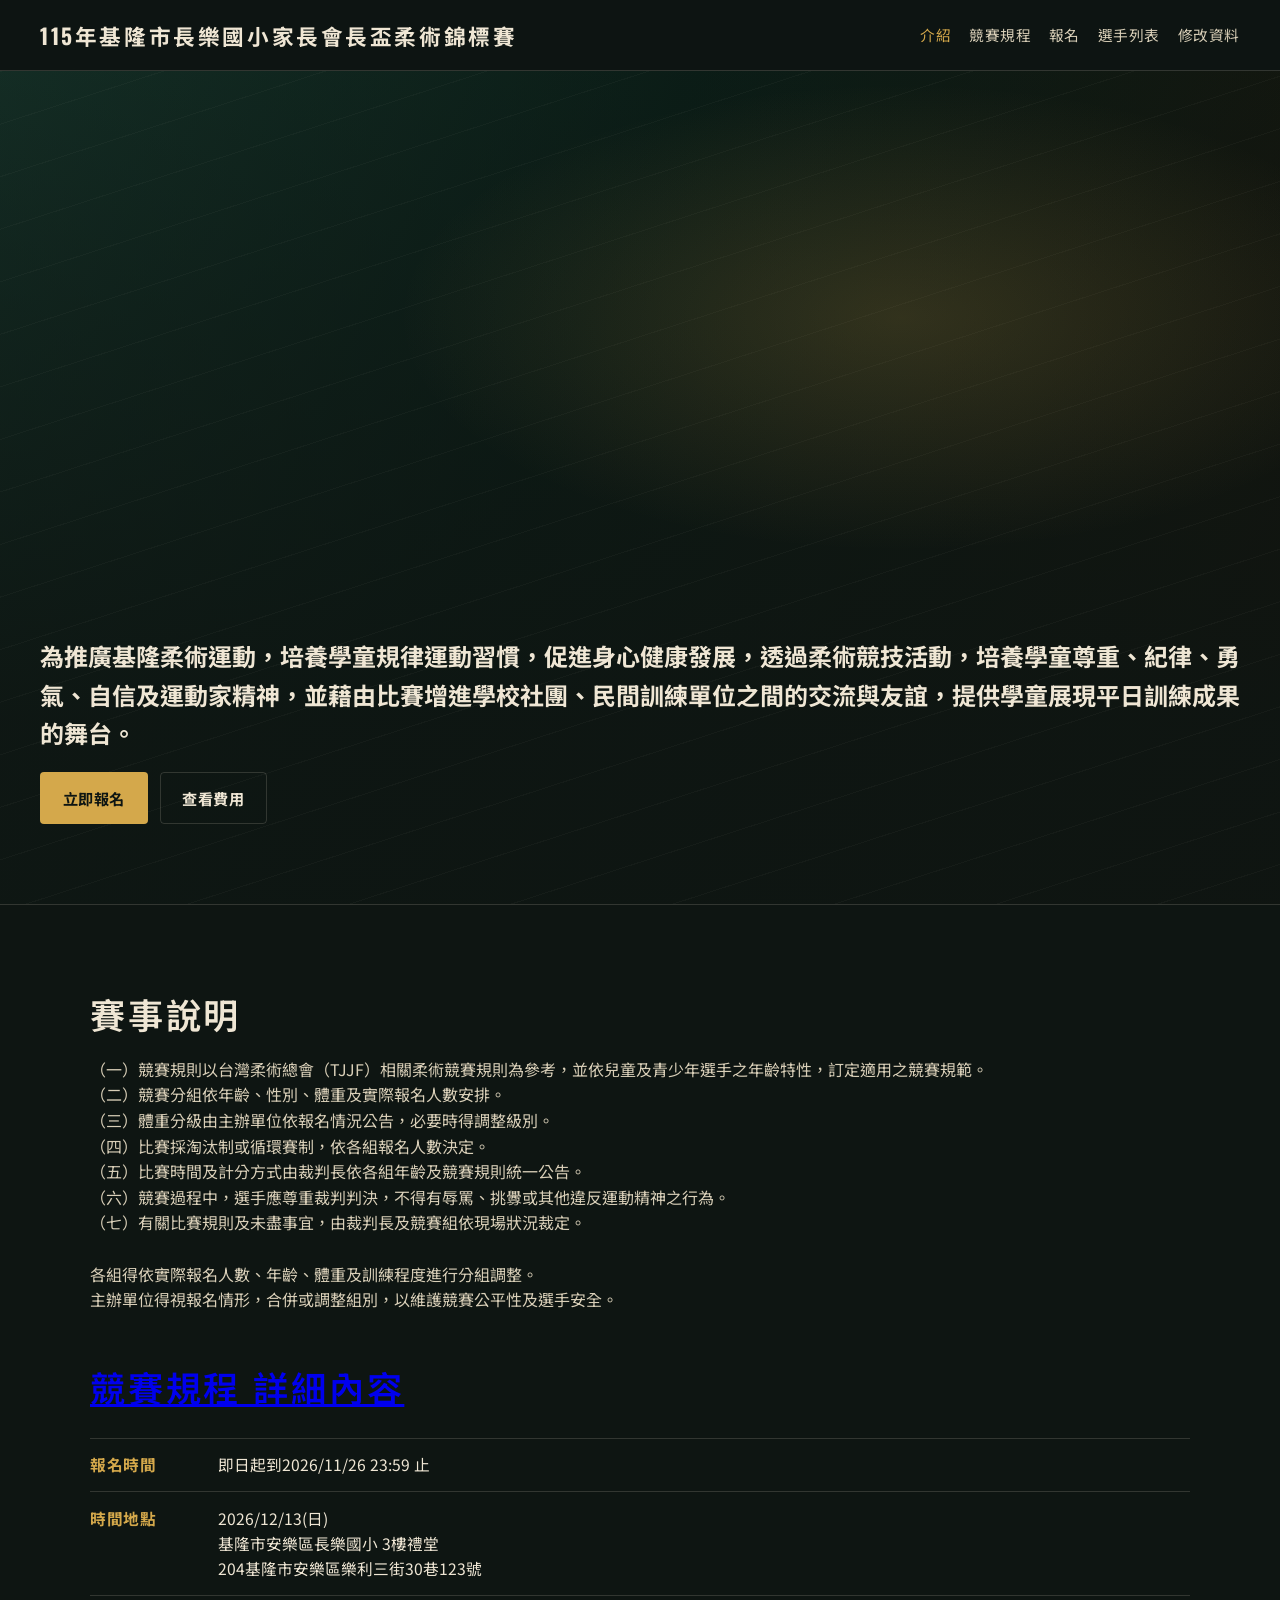
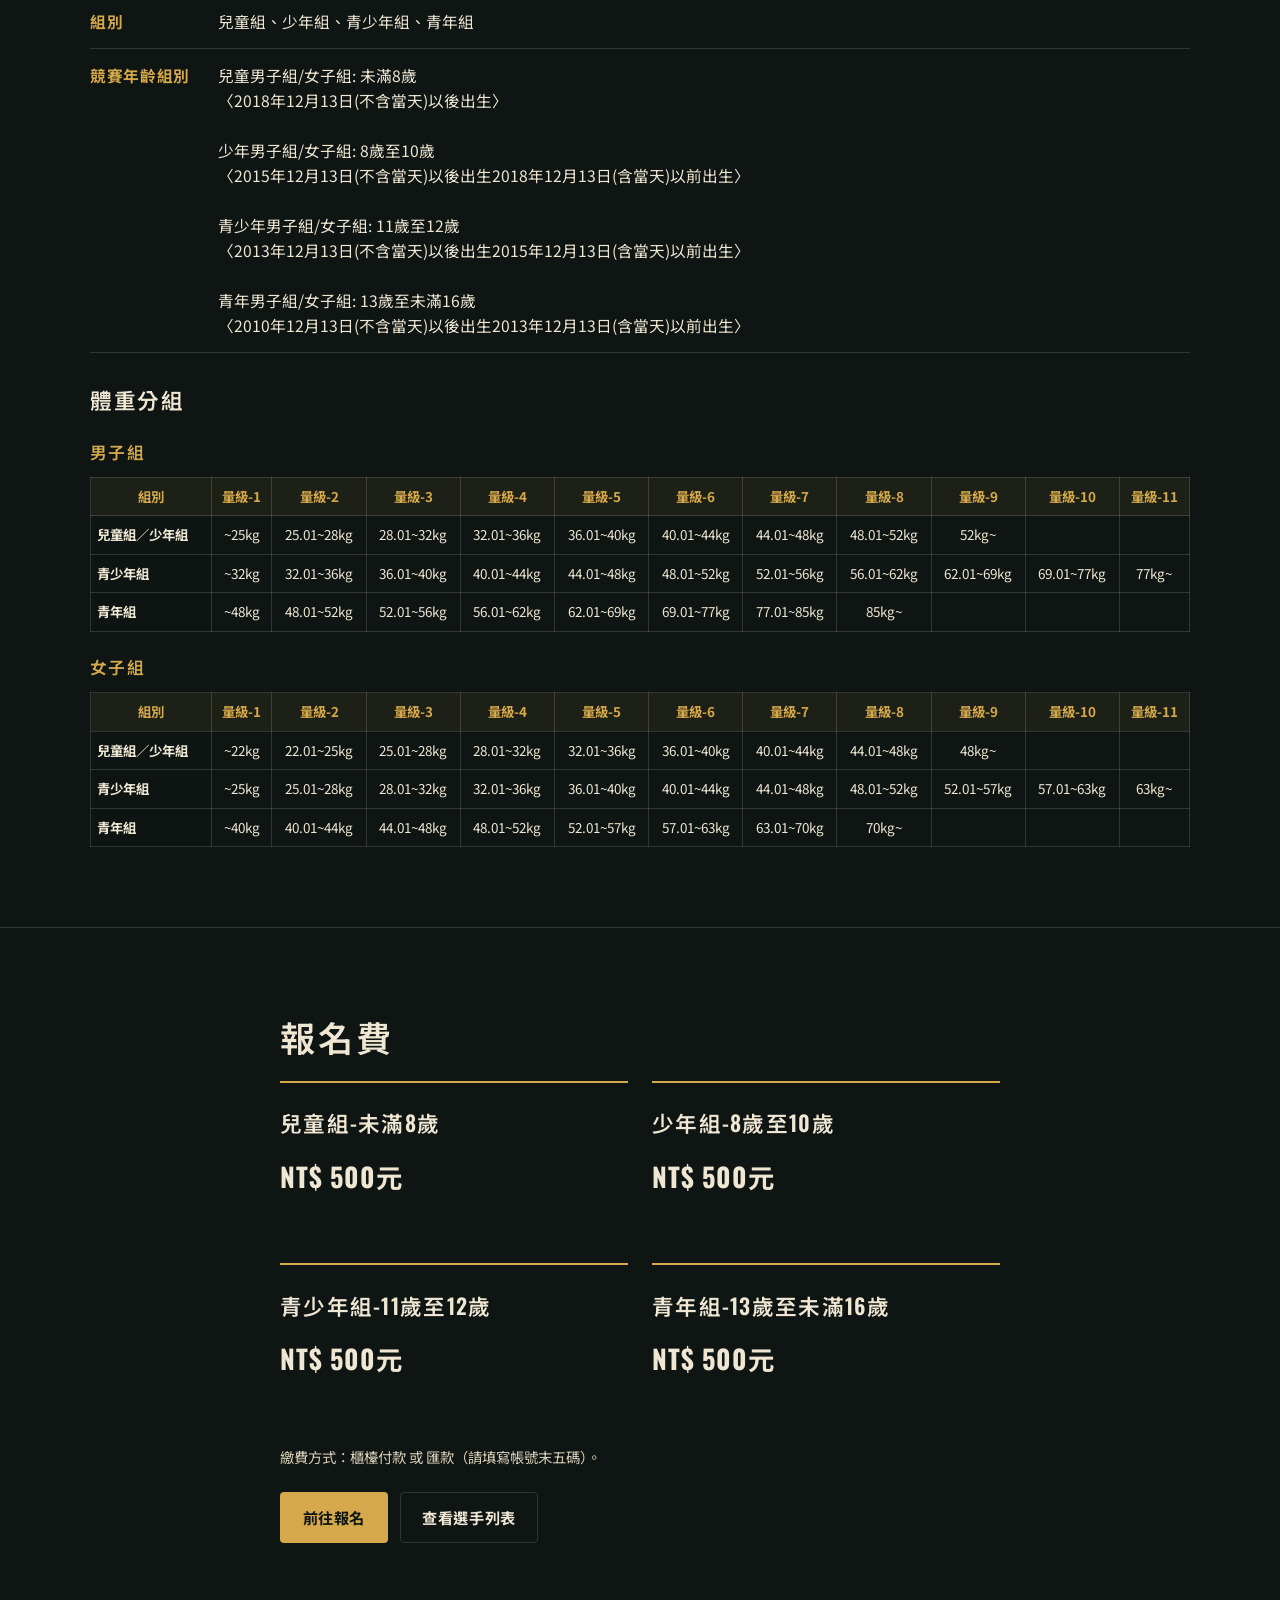
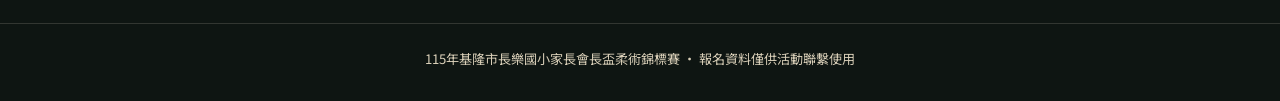
==== index.html @ 0699d01f "Update index.html" ====
<!DOCTYPE html>
<html lang="zh-Hant">
<head>
  <meta charset="UTF-8" />
  <meta name="viewport" content="width=device-width, initial-scale=1" />
  <title>115年基隆市長樂國小家長會長盃柔術錦標賽</title>
  <link rel="preconnect" href="https://fonts.googleapis.com" />
  <link rel="preconnect" href="https://fonts.gstatic.com" crossorigin />
  <link href="https://fonts.googleapis.com/css2?family=Noto+Sans+TC:wght@400;500;700&family=Oswald:wght@500;600;700&display=swap" rel="stylesheet" />
  <link rel="stylesheet" href="css/styles.css" />
</head>
<body>
  <div class="noise" aria-hidden="true"></div>

  <header class="site-header">
    <a class="brand" href="index.html">115年基隆市長樂國小家長會長盃柔術錦標賽<span></span></a>
    <nav class="nav">
      <a href="index.html" class="is-active">介紹</a>
      <a href="rules.html">競賽規程</a>
      <a href="register.html">報名</a>
      <a href="athletes.html">選手列表</a>
      <a href="edit.html">修改資料</a>
      
    </nav>
  </header>

  <main>
    <section class="hero">
      <div class="hero-bg" aria-hidden="true"></div>
      <div class="hero-content">
       <!-- <p class="brand-mark">115年</p>
        <h1>基隆市長樂國小家長會長盃柔術錦標賽</h1>-->
        <p class="lede"><h2>為推廣基隆柔術運動，培養學童規律運動習慣，促進身心健康發展，透過柔術競技活動，培養學童尊重、紀律、勇氣、自信及運動家精神，並藉由比賽增進學校社團、民間訓練單位之間的交流與友誼，提供學童展現平日訓練成果的舞台。</h2></p>
        <div class="cta-row">
          <a class="btn btn-primary" href="register.html">立即報名</a>
          <a class="btn btn-ghost" href="#fees">查看費用</a>
        </div>
      </div>
    </section>

    <section class="section about" id="about">
        <div class="section-inner wide">
        <h2>賽事說明</h2>
        <p>
          （一）競賽規則以台灣柔術總會（TJJF）相關柔術競賽規則為參考，並依兒童及青少年選手之年齡特性，訂定適用之競賽規範。<br>
          （二）競賽分組依年齡、性別、體重及實際報名人數安排。<br>
          （三）體重分級由主辦單位依報名情況公告，必要時得調整級別。<br>
          （四）比賽採淘汰制或循環賽制，依各組報名人數決定。<br>
          （五）比賽時間及計分方式由裁判長依各組年齡及競賽規則統一公告。<br>
          （六）競賽過程中，選手應尊重裁判判決，不得有辱罵、挑釁或其他違反運動精神之行為。<br>
          （七）有關比賽規則及未盡事宜，由裁判長及競賽組依現場狀況裁定。<br><br>
               各組得依實際報名人數、年齡、體重及訓練程度進行分組調整。<br>
               主辦單位得視報名情形，合併或調整組別，以維護競賽公平性及選手安全。<br><br>
          <h2><a href="rules.html">競賽規程 詳細內容</a></h2>
        </p>
        <ul class="meta-list">
          <li><span>報名時間</span>即日起到2026/11/26 23:59 止</li>
          <li><span>時間地點</span>2026/12/13(日)<br>基隆市安樂區長樂國小 3樓禮堂<br>204基隆市安樂區樂利三街30巷123號</li>
          <li><span>組別</span>兒童組、少年組、青少年組、青年組</li>
          <li><span>競賽年齡組別</span>兒童男子組/女子組: 未滿8歲<br>〈2018年12月13日(不含當天)以後出生〉<br><br>
                                  少年男子組/女子組: 8歲至10歲<br>〈2015年12月13日(不含當天)以後出生2018年12月13日(含當天)以前出生〉<br><br>
                                  青少年男子組/女子組: 11歲至12歲<br>〈2013年12月13日(不含當天)以後出生2015年12月13日(含當天)以前出生〉<br><br>
                                  青年男子組/女子組: 13歲至未滿16歲<br>〈2010年12月13日(不含當天)以後出生2013年12月13日(含當天)以前出生〉</span></li>       
        </ul>

        <div class="weight-boards">
          <h3>體重分組</h3>
          <article class="weight-board">
            <h4>男子組</h4>
            <div class="weight-scroll">
              <table class="weight-table">
                <thead>
                  <tr>
                    <th scope="col">組別</th>
                    <th scope="col">量級-1</th>
                    <th scope="col">量級-2</th>
                    <th scope="col">量級-3</th>
                    <th scope="col">量級-4</th>
                    <th scope="col">量級-5</th>
                    <th scope="col">量級-6</th>
                    <th scope="col">量級-7</th>
                    <th scope="col">量級-8</th>
                    <th scope="col">量級-9</th>
                    <th scope="col">量級-10</th>
                    <th scope="col">量級-11</th>
                  </tr>
                </thead>
                <tbody>
                  <tr>
                    <th scope="row">兒童組／少年組</th>
                    <td>~25kg</td><td>25.01~28kg</td><td>28.01~32kg</td><td>32.01~36kg</td><td>36.01~40kg</td><td>40.01~44kg</td><td>44.01~48kg</td><td>48.01~52kg</td><td>52kg~</td><td></td><td></td>
                  </tr>
                  <tr>
                    <th scope="row">青少年組</th>
                    <td>~32kg</td><td>32.01~36kg</td><td>36.01~40kg</td><td>40.01~44kg</td><td>44.01~48kg</td><td>48.01~52kg</td><td>52.01~56kg</td><td>56.01~62kg</td><td>62.01~69kg</td><td>69.01~77kg</td><td>77kg~</td>
                  </tr>
                  <tr>
                    <th scope="row">青年組</th>
                    <td>~48kg</td><td>48.01~52kg</td><td>52.01~56kg</td><td>56.01~62kg</td><td>62.01~69kg</td><td>69.01~77kg</td><td>77.01~85kg</td><td>85kg~</td><td></td><td></td><td></td>
                  </tr>
                </tbody>
              </table>
            </div>
          </article>
          <article class="weight-board">
            <h4>女子組</h4>
            <div class="weight-scroll">
              <table class="weight-table">
                <thead>
                  <tr>
                    <th scope="col">組別</th>
                    <th scope="col">量級-1</th>
                    <th scope="col">量級-2</th>
                    <th scope="col">量級-3</th>
                    <th scope="col">量級-4</th>
                    <th scope="col">量級-5</th>
                    <th scope="col">量級-6</th>
                    <th scope="col">量級-7</th>
                    <th scope="col">量級-8</th>
                    <th scope="col">量級-9</th>
                    <th scope="col">量級-10</th>
                    <th scope="col">量級-11</th>
                  </tr>
                </thead>
                <tbody>
                  <tr>
                    <th scope="row">兒童組／少年組</th>
                    <td>~22kg</td><td>22.01~25kg</td><td>25.01~28kg</td><td>28.01~32kg</td><td>32.01~36kg</td><td>36.01~40kg</td><td>40.01~44kg</td><td>44.01~48kg</td><td>48kg~</td><td></td><td></td>
                  </tr>
                  <tr>
                    <th scope="row">青少年組</th>
                    <td>~25kg</td><td>25.01~28kg</td><td>28.01~32kg</td><td>32.01~36kg</td><td>36.01~40kg</td><td>40.01~44kg</td><td>44.01~48kg</td><td>48.01~52kg</td><td>52.01~57kg</td><td>57.01~63kg</td><td>63kg~</td>
                  </tr>
                  <tr>
                    <th scope="row">青年組</th>
                    <td>~40kg</td><td>40.01~44kg</td><td>44.01~48kg</td><td>48.01~52kg</td><td>52.01~57kg</td><td>57.01~63kg</td><td>63.01~70kg</td><td>70kg~</td><td></td><td></td><td></td>
                  </tr>
                </tbody>
              </table>
            </div>
          </article>
        </div>
      </div>
    </section>

    <section class="section fees" id="fees">
      <div class="section-inner">
        <h2>報名費</h2>
       
        <div class="fee-grid" role="list">
          <article class="fee-item" role="listitem">
            <h3>兒童組-未滿8歲</h3>
            <p class="price"><strong>NT$ 500元</strong></p>
          </article>
          <article class="fee-item" role="listitem">
            <h3>少年組-8歲至10歲</h3>
            <p class="price"><strong>NT$ 500元</strong></p>
          </article>
          <article class="fee-item" role="listitem">
            <h3>青少年組-11歲至12歲</h3>
            <p class="price"><strong>NT$ 500元</strong></p>
          </article>
          <article class="fee-item" role="listitem">
            <h3>青年組-13歲至未滿16歲</h3>
            <p class="price"><strong>NT$ 500元</strong></p>
          </article>
        </div>
        <p class="note">繳費方式：櫃檯付款 或 匯款（請填寫帳號末五碼）。</p>
        <div class="cta-row">
          <a class="btn btn-primary" href="register.html">前往報名</a>
          <a class="btn btn-ghost" href="athletes.html">查看選手列表</a>
        </div>
      </div>
    </section>
  </main>

  <footer class="site-footer">
    <p>115年基隆市長樂國小家長會長盃柔術錦標賽 · 報名資料僅供活動聯繫使用</p>
  </footer>
</body>
</html>
---- css/styles.css ----
:root {
  --ink: #0e1512;
  --mat: #16352b;
  --mat-mid: #1f4a3b;
  --sand: #efe6d4;
  --sand-dim: #d9cfb8;
  --gold: #d4a84b;
  --gold-deep: #b8892e;
  --line: rgba(239, 230, 212, 0.16);
  --danger: #e07060;
  --radius: 4px;
  --font-display: "Oswald", "Noto Sans TC", sans-serif;
  --font-body: "Noto Sans TC", sans-serif;
  --max: 720px;
}

*,
*::before,
*::after {
  box-sizing: border-box;
}

html {
  scroll-behavior: smooth;
}

body {
  margin: 0;
  min-height: 100vh;
  font-family: var(--font-body);
  color: var(--sand);
  background: var(--ink);
  line-height: 1.6;
  position: relative;
}

.noise {
  pointer-events: none;
  position: fixed;
  inset: 0;
  z-index: 0;
  opacity: 0.05;
  background-image: url("data:image/svg+xml,%3Csvg viewBox='0 0 200 200' xmlns='http://www.w3.org/2000/svg'%3E%3Cfilter id='n'%3E%3CfeTurbulence type='fractalNoise' baseFrequency='0.85' numOctaves='4' stitchTiles='stitch'/%3E%3C/filter%3E%3Crect width='100%25' height='100%25' filter='url(%23n)'/%3E%3C/svg%3E");
}

.site-header,
main,
.site-footer {
  position: relative;
  z-index: 1;
}

.site-header {
  display: flex;
  align-items: center;
  justify-content: space-between;
  gap: 1rem;
  padding: 1.1rem clamp(1.2rem, 4vw, 2.5rem);
  border-bottom: 1px solid var(--line);
  background: rgba(14, 21, 18, 0.85);
  backdrop-filter: blur(10px);
  position: sticky;
  top: 0;
}

.brand {
  font-family: var(--font-display);
  font-size: 1.35rem;
  letter-spacing: 0.12em;
  color: var(--sand);
  text-decoration: none;
  font-weight: 700;
}

.brand span {
  color: var(--gold);
  margin-left: 0.15em;
}

.nav {
  display: flex;
  gap: 0.35rem 1.1rem;
  flex-wrap: wrap;
}

.nav a {
  color: var(--sand-dim);
  text-decoration: none;
  font-size: 0.92rem;
  letter-spacing: 0.04em;
  transition: color 0.2s ease;
}

.nav a:hover,
.nav a.is-active {
  color: var(--gold);
}

/* Hero */
.hero {
  position: relative;
  min-height: calc(100vh - 4.2rem);
  display: grid;
  align-items: end;
  overflow: hidden;
}

.hero-bg {
  position: absolute;
  inset: 0;
  background:
    linear-gradient(180deg, rgba(14, 21, 18, 0.25) 0%, rgba(14, 21, 18, 0.92) 78%),
    linear-gradient(115deg, var(--mat) 0%, #0a1f18 42%, #1a1208 100%);
  transform: scale(1.02);
  animation: hero-drift 14s ease-in-out infinite alternate;
}

.hero-bg::after {
  content: "";
  position: absolute;
  inset: 0;
  background:
    radial-gradient(ellipse 70% 50% at 70% 30%, rgba(212, 168, 75, 0.18), transparent 55%),
    repeating-linear-gradient(
      -18deg,
      transparent,
      transparent 48px,
      rgba(239, 230, 212, 0.03) 48px,
      rgba(239, 230, 212, 0.03) 49px
    );
}

@keyframes hero-drift {
  from { transform: scale(1.02) translateY(0); }
  to { transform: scale(1.06) translate(-1%, -1%); }
}

.hero-content {
  position: relative;
  padding: clamp(2rem, 8vw, 5rem) clamp(1.2rem, 4vw, 2.5rem) clamp(3rem, 8vw, 5rem);
  max-width: min(100%, 84rem);
  animation: rise 0.9s ease both;
}

@keyframes rise {
  from { opacity: 0; transform: translateY(22px); }
  to { opacity: 1; transform: translateY(0); }
}

.brand-mark {
  margin: 0 0 0.6rem;
  font-family: var(--font-display);
  letter-spacing: 0.28em;
  color: var(--gold);
  font-size: 0.95rem;
}

.hero h1 {
  margin: 0 0 0.85rem;
  font-family: var(--font-display);
  font-weight: 600;
  font-size: clamp(2.4rem, 8vw, 4.2rem);
  line-height: 1.1;
  letter-spacing: 0.04em;
}

.lede {
  margin: 0 0 1.8rem;
  color: var(--sand-dim);
  font-size: 1.05rem;
  max-width: 46rem;
}

.cta-row {
  display: flex;
  flex-wrap: wrap;
  gap: 0.75rem;
}

.btn {
  display: inline-flex;
  align-items: center;
  justify-content: center;
  gap: 0.4rem;
  padding: 0.78rem 1.35rem;
  border: 1px solid transparent;
  border-radius: var(--radius);
  font-family: var(--font-body);
  font-size: 0.95rem;
  font-weight: 700;
  letter-spacing: 0.04em;
  text-decoration: none;
  cursor: pointer;
  transition: transform 0.18s ease, background 0.18s ease, border-color 0.18s ease, color 0.18s ease;
}

.btn:active {
  transform: translateY(1px);
}

.btn-primary {
  background: var(--gold);
  color: var(--ink);
}

.btn-primary:hover {
  background: var(--gold-deep);
  color: #fff;
}

.btn-ghost {
  background: transparent;
  border-color: var(--line);
  color: var(--sand);
}

.btn-ghost:hover {
  border-color: var(--gold);
  color: var(--gold);
}

.btn-block {
  width: 100%;
}

/* Sections */
.section {
  padding: clamp(3rem, 8vw, 5rem) clamp(1.2rem, 4vw, 2.5rem);
  border-top: 1px solid var(--line);
}

.section-inner {
  max-width: var(--max);
  margin: 0 auto;
}

.section-inner.wide {
  max-width: 1100px;
}

.section h2 {
  margin: 0 0 1rem;
  font-family: var(--font-display);
  font-size: clamp(1.6rem, 4vw, 2.2rem);
  letter-spacing: 0.08em;
  font-weight: 600;
}

.section p {
  margin: 0 0 1.2rem;
  color: var(--sand-dim);
}

.section-lead {
  margin-bottom: 1.6rem !important;
}

.meta-list {
  list-style: none;
  margin: 1.5rem 0 0;
  padding: 0;
  border-top: 1px solid var(--line);
}

.meta-list li {
  display: grid;
  grid-template-columns: 7rem 1fr;
  gap: 1rem;
  padding: 0.85rem 0;
  border-bottom: 1px solid var(--line);
  font-size: 0.98rem;
}

.meta-list span {
  color: var(--gold);
  font-weight: 700;
  letter-spacing: 0.04em;
}

.weight-boards {
  display: grid;
  gap: 1.4rem;
  margin-top: 1.8rem;
}

.weight-boards > h3,
.weight-board h4 {
  margin: 0;
  font-family: var(--font-display);
  letter-spacing: 0.08em;
  font-weight: 600;
}

.weight-boards > h3 {
  font-size: 1.35rem;
}

.weight-board h4 {
  margin-bottom: 0.7rem;
  color: var(--gold);
  font-size: 1.05rem;
}

.weight-scroll {
  overflow-x: auto;
}

.weight-table {
  width: 100%;
  min-width: 64rem;
  border-collapse: collapse;
  font-size: 0.84rem;
}

.weight-table th,
.weight-table td {
  border: 1px solid var(--line);
  padding: 0.5rem 0.4rem;
  text-align: center;
  white-space: nowrap;
}

.weight-table thead th {
  color: var(--gold);
  font-weight: 700;
  background: rgba(212, 168, 75, 0.08);
}

.weight-table tbody th {
  text-align: left;
  color: var(--sand);
  font-weight: 700;
  background: rgba(14, 21, 18, 0.92);
}

.rules-body h2 {
  margin: 1.7rem 0 0.55rem;
  font-family: var(--font-display);
  font-size: 1.15rem;
  letter-spacing: 0.06em;
  font-weight: 600;
}

.rules-body p,
.rules-body li {
  color: var(--sand-dim);
}

.rules-body ol,
.rules-body ul {
  margin: 0.35rem 0 0.8rem;
  padding-left: 1.35rem;
}

.rules-body li + li {
  margin-top: 0.28rem;
}

.rules-body h3 {
  margin: 1rem 0 0.4rem;
  color: var(--gold);
  font-size: 1rem;
  font-weight: 700;
}

.fee-grid {
  display: grid;
  grid-template-columns: repeat(2, minmax(0, 1fr));
  gap: 1.5rem;
  margin-bottom: 1.4rem;
}

@media (max-width: 560px) {
  .fee-grid {
    grid-template-columns: 1fr;
  }
}

.fee-item {
  padding: 1.4rem 0;
  border-top: 2px solid var(--gold);
}

.fee-item h3 {
  margin: 0 0 1rem;
  font-family: var(--font-display);
  font-size: 1.35rem;
  letter-spacing: 0.06em;
  font-weight: 600;
}

.fee-item h3 small {
  display: block;
  margin-top: 0.25rem;
  font-family: var(--font-body);
  font-size: 0.8rem;
  font-weight: 500;
  color: var(--sand-dim);
  letter-spacing: 0;
}

.price {
  margin: 0 0 0.45rem;
  display: flex;
  align-items: baseline;
  gap: 0.4rem;
}

.price strong {
  font-family: var(--font-display);
  font-size: 1.65rem;
  letter-spacing: 0.03em;
  color: var(--sand);
}

.price span,
.price.alt strong {
  font-size: 1.15rem;
  color: var(--sand-dim);
  font-weight: 500;
}

.price.alt span {
  font-size: 0.85rem;
}

.note {
  font-size: 0.9rem;
  margin-bottom: 1.5rem !important;
}

/* Forms / pages */
.page {
  max-width: var(--max);
  margin: 0 auto;
  padding: clamp(2rem, 6vw, 3.5rem) clamp(1.2rem, 4vw, 2.5rem) 4rem;
  animation: rise 0.55s ease both;
}

.page-intro h1 {
  margin: 0 0 0.6rem;
  font-family: var(--font-display);
  font-size: clamp(1.8rem, 5vw, 2.4rem);
  letter-spacing: 0.08em;
  font-weight: 600;
}

.page-intro p {
  margin: 0 0 1.8rem;
  color: var(--sand-dim);
}

.form {
  display: grid;
  gap: 1.5rem;
}

.form-compact {
  margin-bottom: 2rem;
}

fieldset {
  margin: 0;
  padding: 1.25rem 0 0;
  border: none;
  border-top: 1px solid var(--line);
}

legend {
  padding: 0 0.4rem 0 0;
  font-family: var(--font-display);
  letter-spacing: 0.1em;
  font-size: 1.05rem;
  color: var(--gold);
}

label {
  display: grid;
  gap: 0.4rem;
  margin-top: 1rem;
  font-size: 0.9rem;
  font-weight: 500;
  color: var(--sand-dim);
}

input[type="text"],
input[type="tel"],
input[type="email"],
select {
  width: 100%;
  padding: 0.75rem 0.85rem;
  border: 1px solid var(--line);
  border-radius: var(--radius);
  background: rgba(255, 255, 255, 0.03);
  color: var(--sand);
  font: inherit;
  transition: border-color 0.2s ease, background 0.2s ease;
}

select {
  appearance: none;
  background-image: linear-gradient(45deg, transparent 50%, var(--gold) 50%),
    linear-gradient(135deg, var(--gold) 50%, transparent 50%);
  background-position: calc(100% - 18px) 55%, calc(100% - 12px) 55%;
  background-size: 6px 6px, 6px 6px;
  background-repeat: no-repeat;
  padding-right: 2rem;
}

select option {
  color: #111;
}

input:focus,
select:focus {
  outline: none;
  border-color: var(--gold);
  background-color: rgba(212, 168, 75, 0.06);
}

.hint {
  margin: 0.65rem 0 0;
  font-size: 0.85rem;
  color: var(--sand-dim);
}

.check-row,
.radio-row {
  display: grid;
  grid-template-columns: repeat(auto-fit, minmax(8.5rem, 1fr));
  gap: 0.65rem;
  margin-top: 0.9rem;
}

.radio-row.is-locked {
  pointer-events: none;
}

.field-label {
  margin: 1rem 0 0;
  font-size: 0.9rem;
  font-weight: 500;
  color: var(--sand-dim);
}

.birth-row {
  display: grid;
  grid-template-columns: 1.4fr 1fr 1fr;
  gap: 0.75rem;
}

.birth-row label {
  margin-top: 0.45rem;
}

.category-result {
  margin: 0.2rem 0 0;
  color: var(--gold);
  font-weight: 700;
}

.check,
.radio {
  display: flex;
  align-items: center;
  gap: 0.7rem;
  margin: 0;
  padding: 0.85rem 1rem;
  border: 1px solid var(--line);
  border-radius: var(--radius);
  cursor: pointer;
  transition: border-color 0.2s ease, background 0.2s ease;
  color: var(--sand);
  font-weight: 500;
}

.check:hover,
.radio:hover {
  border-color: rgba(212, 168, 75, 0.45);
}

.check:has(input:checked),
.radio:has(input:checked) {
  border-color: var(--gold);
  background: rgba(212, 168, 75, 0.08);
}

.check input,
.radio input {
  accent-color: var(--gold);
  width: 1.05rem;
  height: 1.05rem;
}

.transfer-box,
.child-box {
  margin-top: 1rem;
  padding: 1rem;
  border-left: 3px solid var(--gold);
  background: rgba(22, 53, 43, 0.45);
}

.child-box label:first-child {
  margin-top: 0;
}

.summary-note {
  margin-left: 0.35rem;
  color: var(--sand-dim);
  font-size: 0.9rem;
}

.page-wide {
  max-width: 960px;
}

.list-toolbar {
  display: flex;
  flex-wrap: wrap;
  align-items: end;
  justify-content: space-between;
  gap: 1rem;
  margin-bottom: 1.4rem;
}

.filter-label {
  margin: 0;
  min-width: 12rem;
  display: grid;
  gap: 0.4rem;
  font-size: 0.9rem;
  font-weight: 500;
  color: var(--sand-dim);
}

.list-meta {
  display: grid;
  gap: 0.25rem;
  text-align: right;
}

.filter-status {
  margin: 0;
  color: var(--gold);
  font-size: 0.95rem;
  font-weight: 700;
}

.list-count {
  margin: 0;
  color: var(--sand-dim);
  font-size: 0.95rem;
}

.athletes-root {
  display: grid;
  gap: 2rem;
}

.athletes-root.is-updating {
  animation: list-fade 0.25s ease;
}

@keyframes list-fade {
  from { opacity: 0.45; transform: translateY(4px); }
  to { opacity: 1; transform: translateY(0); }
}

.division-block {
  border-top: 1px solid var(--line);
  padding-top: 1.2rem;
}

.division-header {
  display: flex;
  flex-wrap: wrap;
  align-items: baseline;
  justify-content: space-between;
  gap: 0.6rem 1rem;
  margin-bottom: 1rem;
}

.division-header h2 {
  margin: 0;
  font-family: var(--font-display);
  font-size: clamp(1.4rem, 3vw, 1.8rem);
  letter-spacing: 0.08em;
  font-weight: 600;
}

.division-header span {
  color: var(--sand-dim);
  font-size: 0.92rem;
}

.bracket-grid {
  display: grid;
  gap: 1rem;
}

.bracket-group {
  padding: 1rem 0;
  border-bottom: 1px solid var(--line);
}

.bracket-group:last-child {
  border-bottom: none;
}

.bracket-group h3 {
  margin: 0 0 0.7rem;
  display: flex;
  flex-wrap: wrap;
  align-items: baseline;
  gap: 0.25rem 0.35rem;
  font-size: 1.02rem;
  font-weight: 700;
  color: var(--gold);
}

.bracket-sep {
  color: var(--sand-dim);
  font-weight: 500;
}

.bracket-count {
  margin-left: 0.35rem;
  color: var(--sand-dim);
  font-size: 0.85rem;
  font-weight: 500;
}

.athlete-names {
  margin: 0;
  padding-left: 1.25rem;
  color: var(--sand-dim);
  line-height: 1.8;
}

.athlete-names li {
  padding: 0.1rem 0;
}

.empty-note {
  margin: 0;
  color: var(--sand-dim);
}

.transfer-box[hidden],
.form[hidden],
[hidden] {
  display: none !important;
}

.closed-note h2 {
  margin: 0 0 0.7rem;
  font-family: var(--font-display);
  font-size: clamp(1.4rem, 4vw, 1.8rem);
  letter-spacing: 0.06em;
  font-weight: 600;
}

.closed-note p {
  margin: 0;
  color: var(--sand-dim);
  line-height: 1.8;
}

html.reg-closed .page-intro p,
html.reg-closed #reg-form {
  display: none !important;
}

html.reg-closed #reg-closed {
  display: block !important;
}

.bank-info {
  margin: 0 0 0.75rem;
  font-size: 0.88rem;
  color: var(--sand-dim);
  line-height: 1.7;
}

.field-error {
  margin: 0.55rem 0 0;
  color: var(--danger);
  font-size: 0.85rem;
}

.summary {
  padding: 1rem 0;
  border-top: 1px solid var(--line);
  font-size: 1.05rem;
}

.summary strong {
  font-family: var(--font-display);
  font-size: 1.45rem;
  letter-spacing: 0.03em;
  color: var(--gold);
  margin-left: 0.35rem;
}

.form-actions {
  display: flex;
  gap: 0.75rem;
  justify-content: flex-end;
  flex-wrap: wrap;
}

.dialog {
  border: 1px solid var(--line);
  border-radius: 6px;
  padding: 1.6rem;
  background: #14201b;
  color: var(--sand);
  max-width: 22rem;
  width: calc(100% - 2rem);
}

.dialog::backdrop {
  background: rgba(6, 10, 8, 0.72);
}

.dialog h2 {
  margin: 0 0 0.75rem;
  font-family: var(--font-display);
  letter-spacing: 0.08em;
}

.dialog p {
  margin: 0 0 0.6rem;
  color: var(--sand-dim);
}

.dialog .code {
  font-family: var(--font-display);
  font-size: 1.6rem;
  letter-spacing: 0.12em;
  color: var(--gold);
  margin: 0.4rem 0 0.9rem;
}

.dialog-note {
  font-size: 0.88rem;
}

.dialog-actions {
  display: flex;
  gap: 0.6rem;
  justify-content: flex-end;
  flex-wrap: wrap;
  margin-top: 1.2rem;
}

.page-status {
  max-width: 1180px;
}

.page-status .list-count {
  margin-bottom: 1rem;
}

.status-scroll {
  overflow-x: auto;
}

.status-table {
  width: 100%;
  min-width: 68rem;
  border-collapse: collapse;
  font-size: 0.92rem;
}

.status-table th,
.status-table td {
  border-bottom: 1px solid var(--line);
  padding: 0.7rem 0.65rem;
  text-align: left;
  vertical-align: top;
  white-space: nowrap;
}

.status-table thead th {
  color: var(--gold);
  font-weight: 700;
  background: rgba(212, 168, 75, 0.08);
}

.status-table tbody tr:hover td {
  background: rgba(22, 53, 43, 0.45);
}

.site-footer {
  padding: 1.5rem clamp(1.2rem, 4vw, 2.5rem) 2rem;
  border-top: 1px solid var(--line);
  text-align: center;
  color: var(--sand-dim);
  font-size: 0.82rem;
}

.site-footer p {
  margin: 0;
}

@media (prefers-reduced-motion: reduce) {
  *,
  *::before,
  *::after {
    animation: none !important;
    transition: none !important;
  }
}
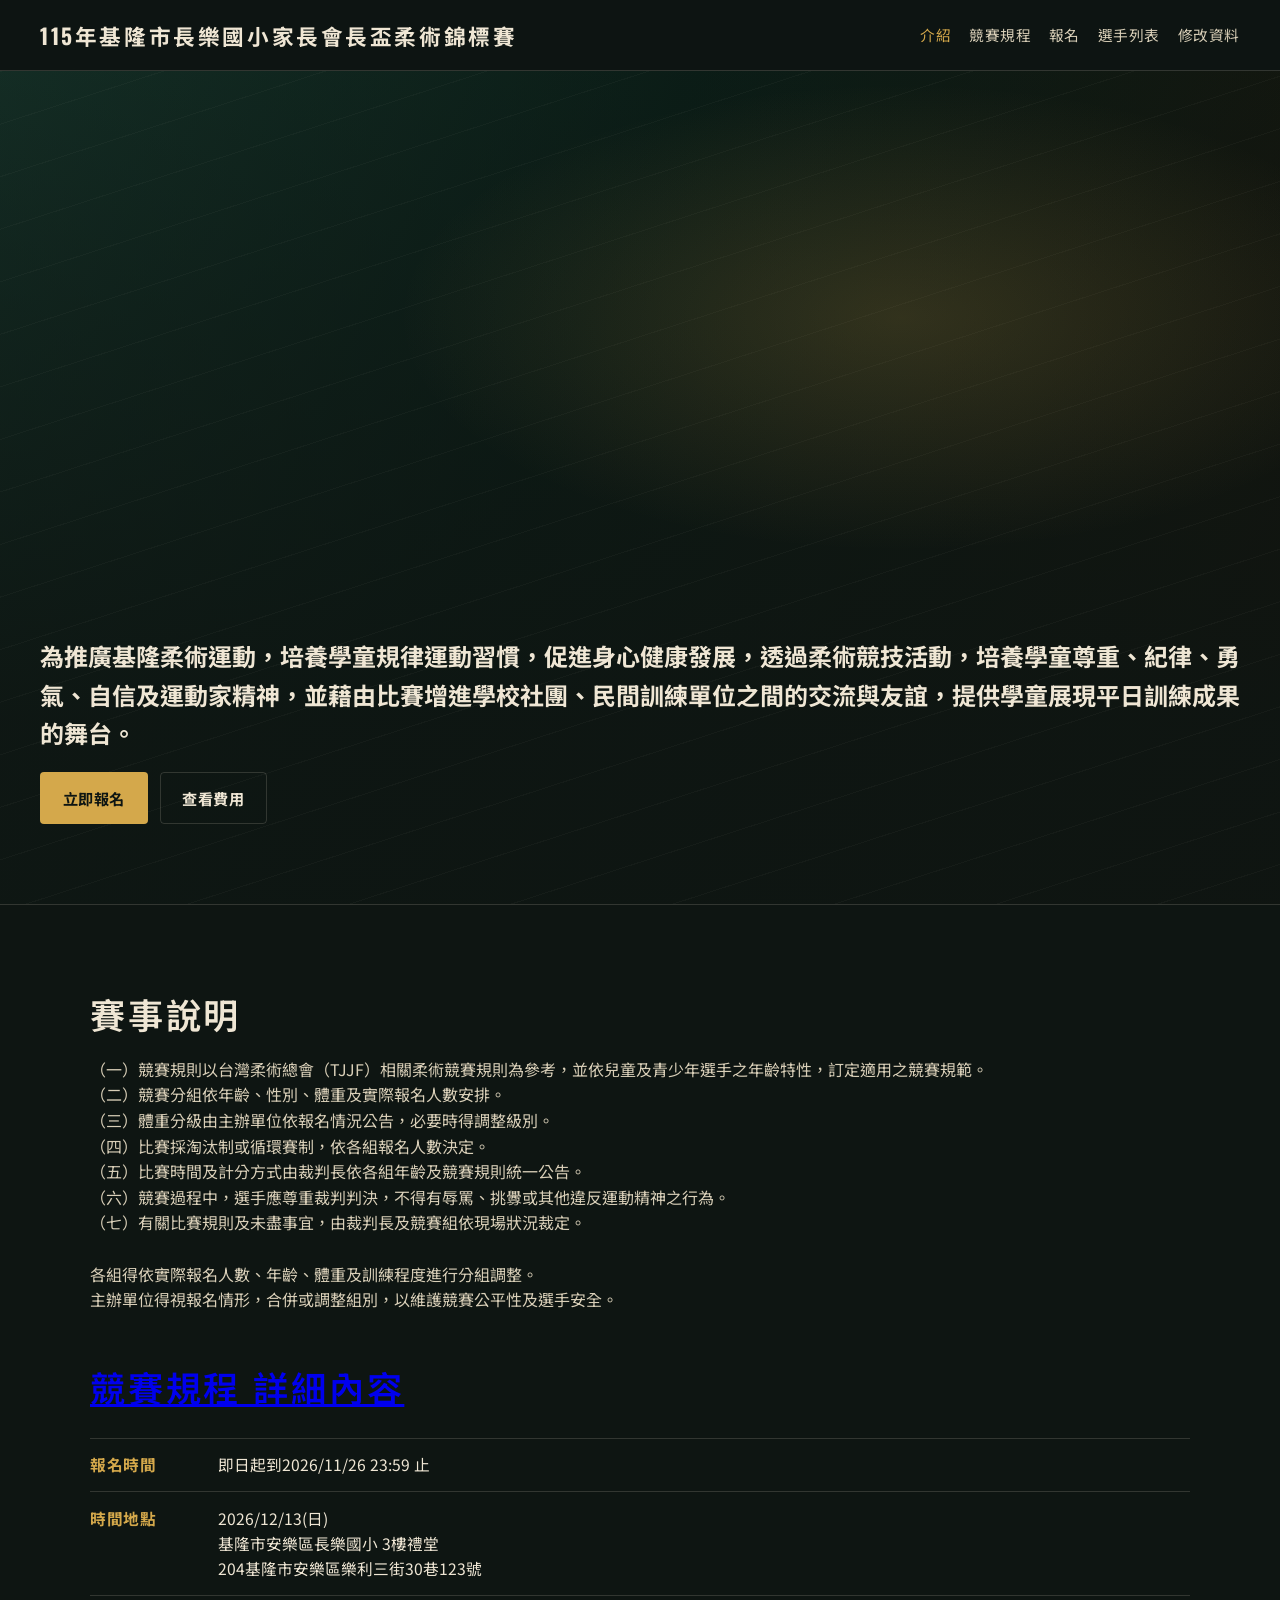
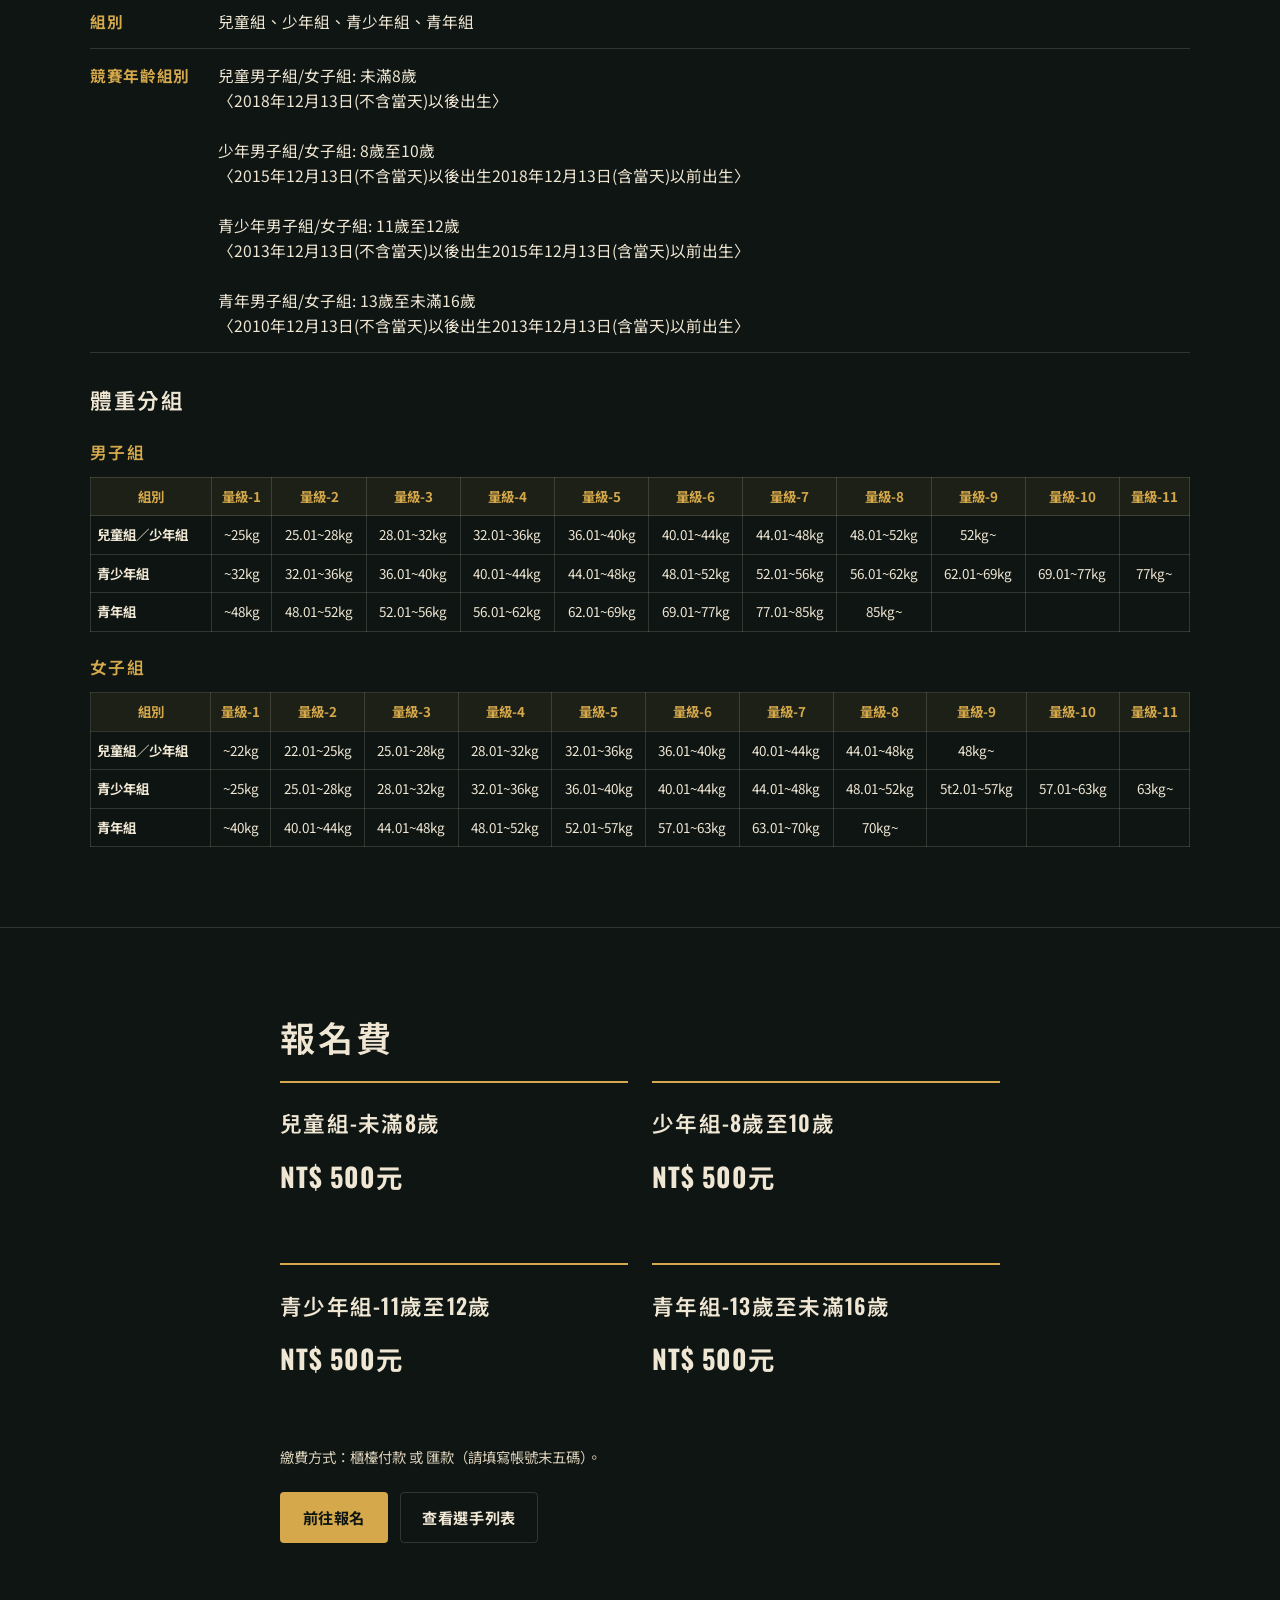
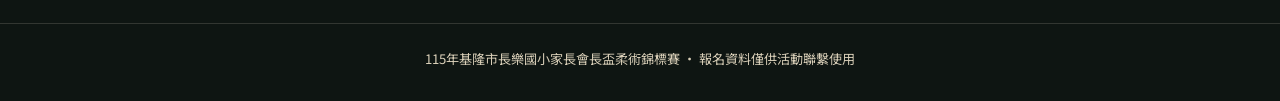
==== commit 678d14ea: "Add files via upload" ====
--- a/index.html
+++ b/index.html
@@ -129,7 +129,7 @@
                   </tr>
                   <tr>
                     <th scope="row">青少年組</th>
-                    <td>~25kg</td><td>25.01~28kg</td><td>28.01~32kg</td><td>32.01~36kg</td><td>36.01~40kg</td><td>40.01~44kg</td><td>44.01~48kg</td><td>48.01~52kg</td><td>52.01~57kg</td><td>57.01~63kg</td><td>63kg~</td>
+                    <td>~25kg</td><td>25.01~28kg</td><td>28.01~32kg</td><td>32.01~36kg</td><td>36.01~40kg</td><td>40.01~44kg</td><td>44.01~48kg</td><td>48.01~52kg</td><td>5t2.01~57kg</td><td>57.01~63kg</td><td>63kg~</td>
                   </tr>
                   <tr>
                     <th scope="row">青年組</th>
--- a/css/styles.css
+++ b/css/styles.css
@@ -767,11 +767,15 @@
 }
 
 html.reg-closed .page-intro p,
-html.reg-closed #reg-form {
+html.reg-closed #reg-form,
+html.edit-closed .page-intro p,
+html.edit-closed #lookup-form,
+html.edit-closed #edit-form {
   display: none !important;
 }
 
-html.reg-closed #reg-closed {
+html.reg-closed #reg-closed,
+html.edit-closed #edit-closed {
   display: block !important;
 }
 
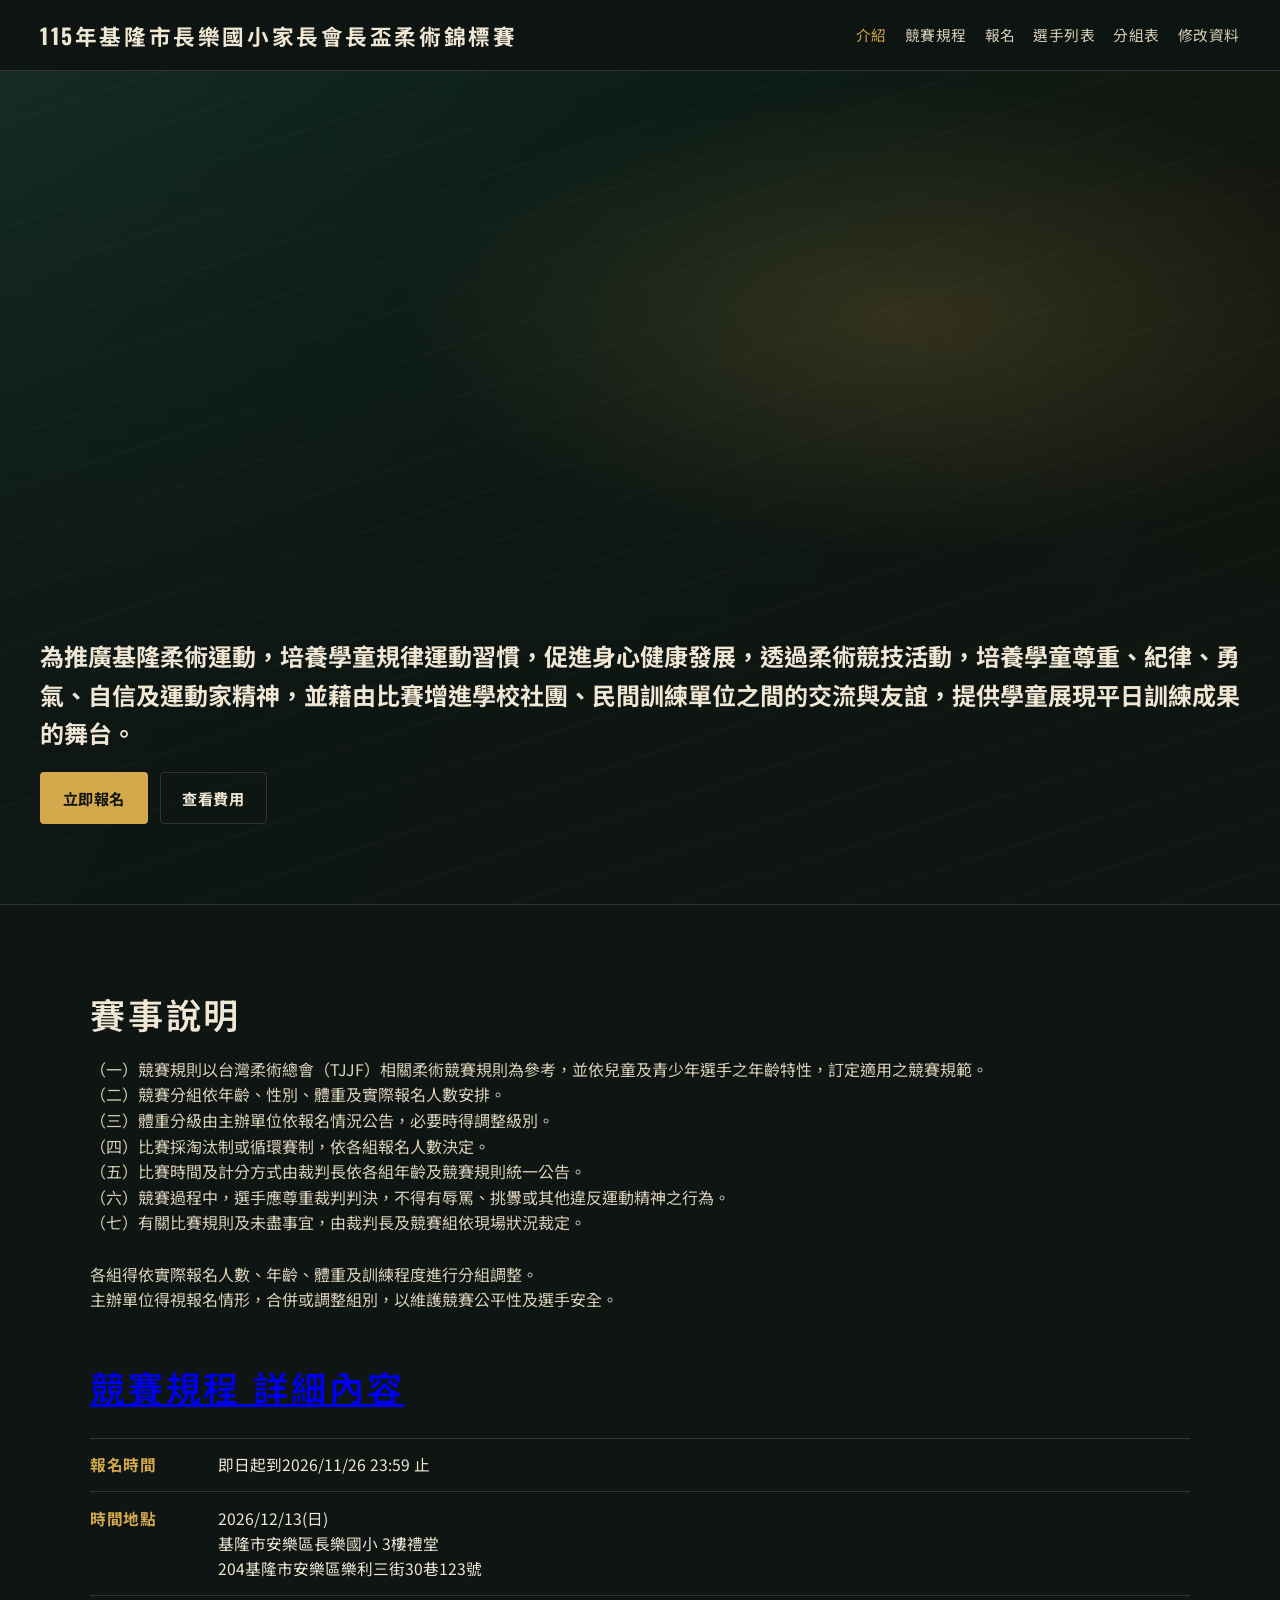
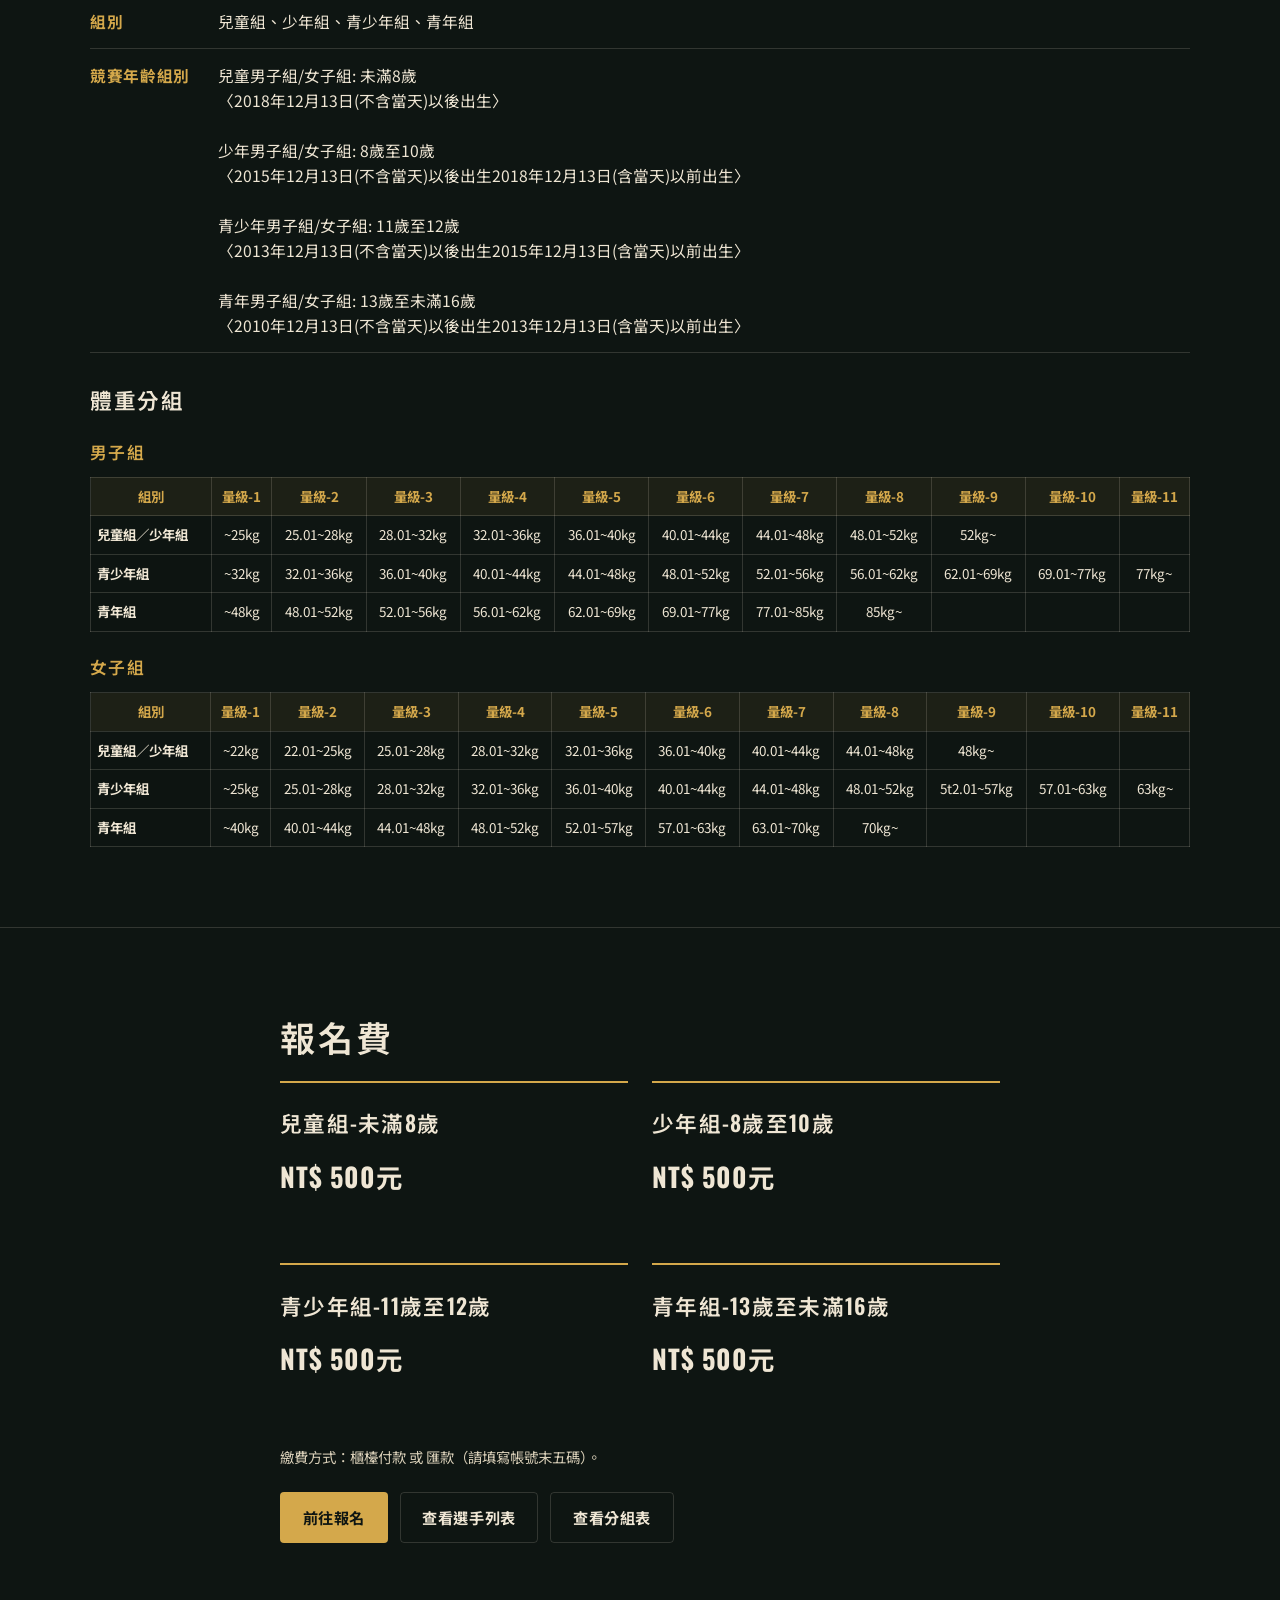
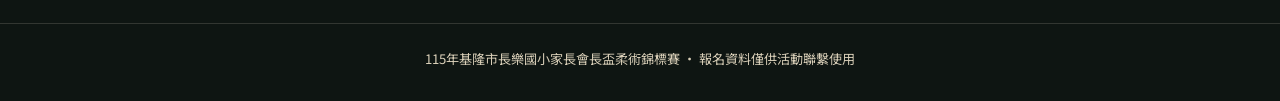
==== commit 2f3f57e7: "Add files via upload" ====
--- a/index.html
+++ b/index.html
@@ -19,6 +19,7 @@
       <a href="rules.html">競賽規程</a>
       <a href="register.html">報名</a>
       <a href="athletes.html">選手列表</a>
+      <a href="groups.html">分組表</a>
       <a href="edit.html">修改資料</a>
       
     </nav>
@@ -169,6 +170,7 @@
         <div class="cta-row">
           <a class="btn btn-primary" href="register.html">前往報名</a>
           <a class="btn btn-ghost" href="athletes.html">查看選手列表</a>
+          <a class="btn btn-ghost" href="groups.html">查看分組表</a>
         </div>
       </div>
     </section>
--- a/css/styles.css
+++ b/css/styles.css
@@ -657,6 +657,53 @@
   gap: 2rem;
 }
 
+.athlete-scroll {
+  overflow-x: auto;
+}
+
+.athlete-table {
+  width: 100%;
+  border-collapse: collapse;
+  font-size: 0.95rem;
+}
+
+.athlete-table th,
+.athlete-table td {
+  border-bottom: 1px solid var(--line);
+  padding: 0.65rem 0.4rem;
+  text-align: left;
+  vertical-align: top;
+}
+
+.athlete-table thead th {
+  color: var(--gold);
+  font-weight: 700;
+  background: rgba(212, 168, 75, 0.08);
+  white-space: nowrap;
+}
+
+.athlete-table tbody th,
+.athlete-table .gender-cell,
+.athlete-table .count-cell {
+  white-space: nowrap;
+}
+
+.athlete-table .weight-cell {
+  white-space: normal;
+  min-width: 6.2rem;
+}
+
+.athlete-table tbody th {
+  color: var(--sand);
+  font-weight: 700;
+}
+
+.athlete-table .name-cell {
+  color: var(--sand-dim);
+  line-height: 1.7;
+  word-break: keep-all;
+}
+
 .athletes-root.is-updating {
   animation: list-fade 0.25s ease;
 }
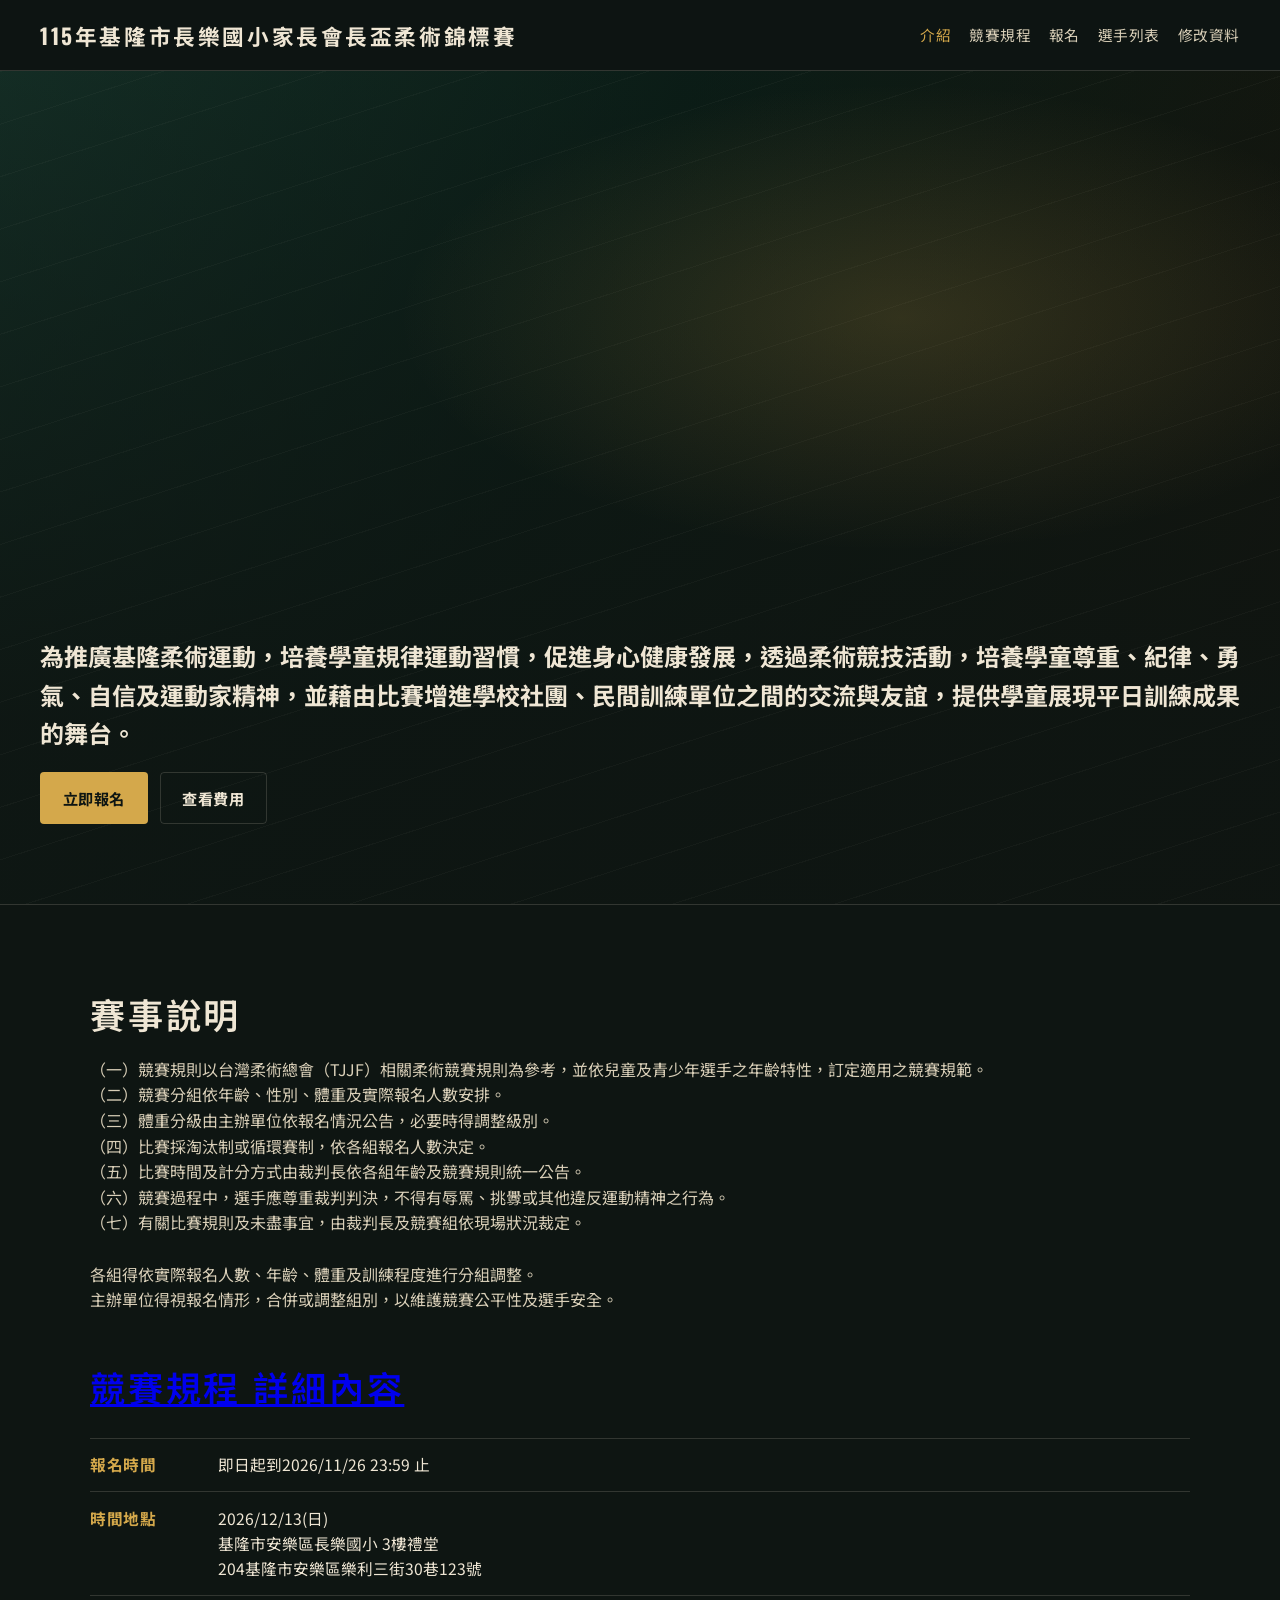
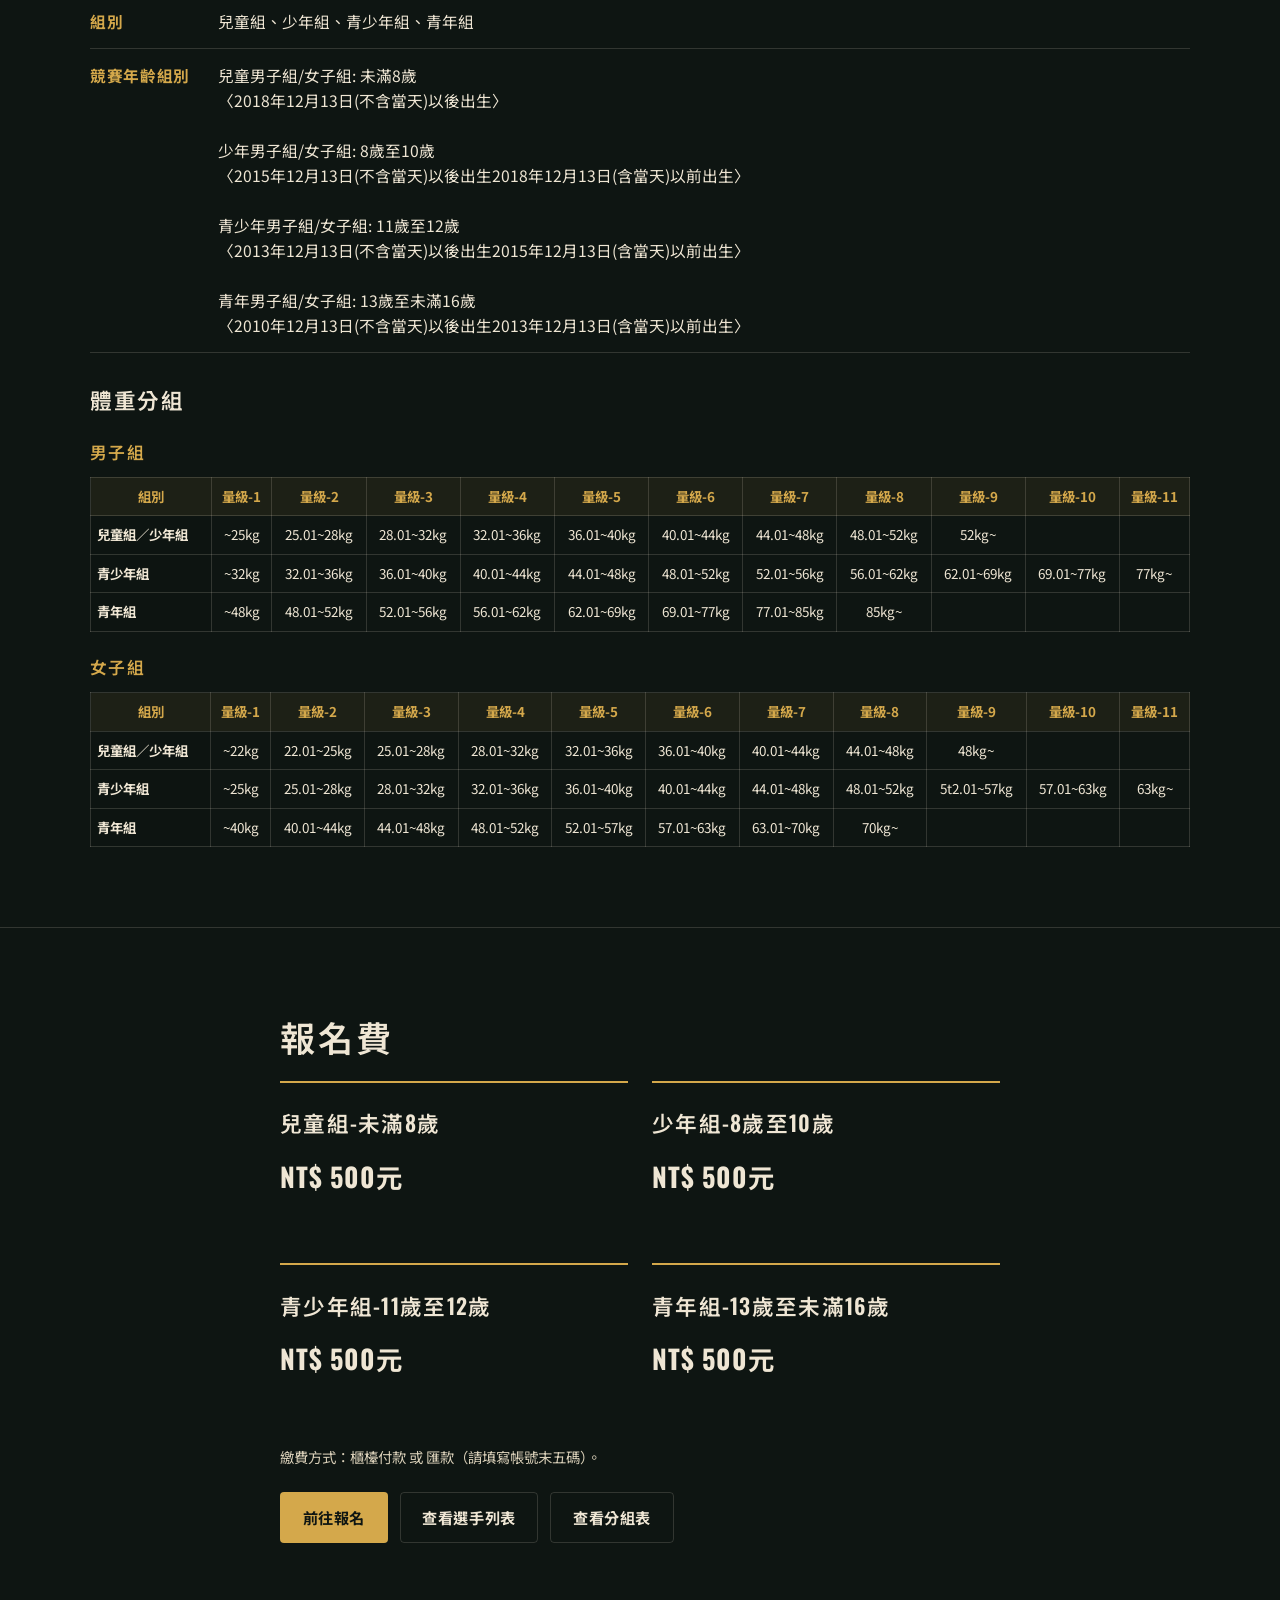
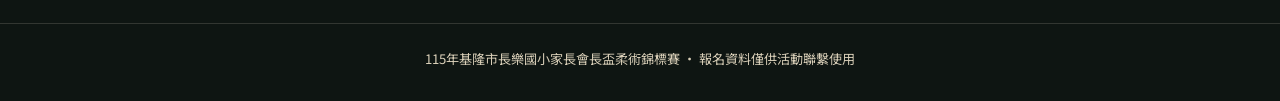
==== commit 2df19dc0: "Update index.html" ====
--- a/index.html
+++ b/index.html
@@ -19,7 +19,7 @@
       <a href="rules.html">競賽規程</a>
       <a href="register.html">報名</a>
       <a href="athletes.html">選手列表</a>
-      <a href="groups.html">分組表</a>
+      
       <a href="edit.html">修改資料</a>
       
     </nav>
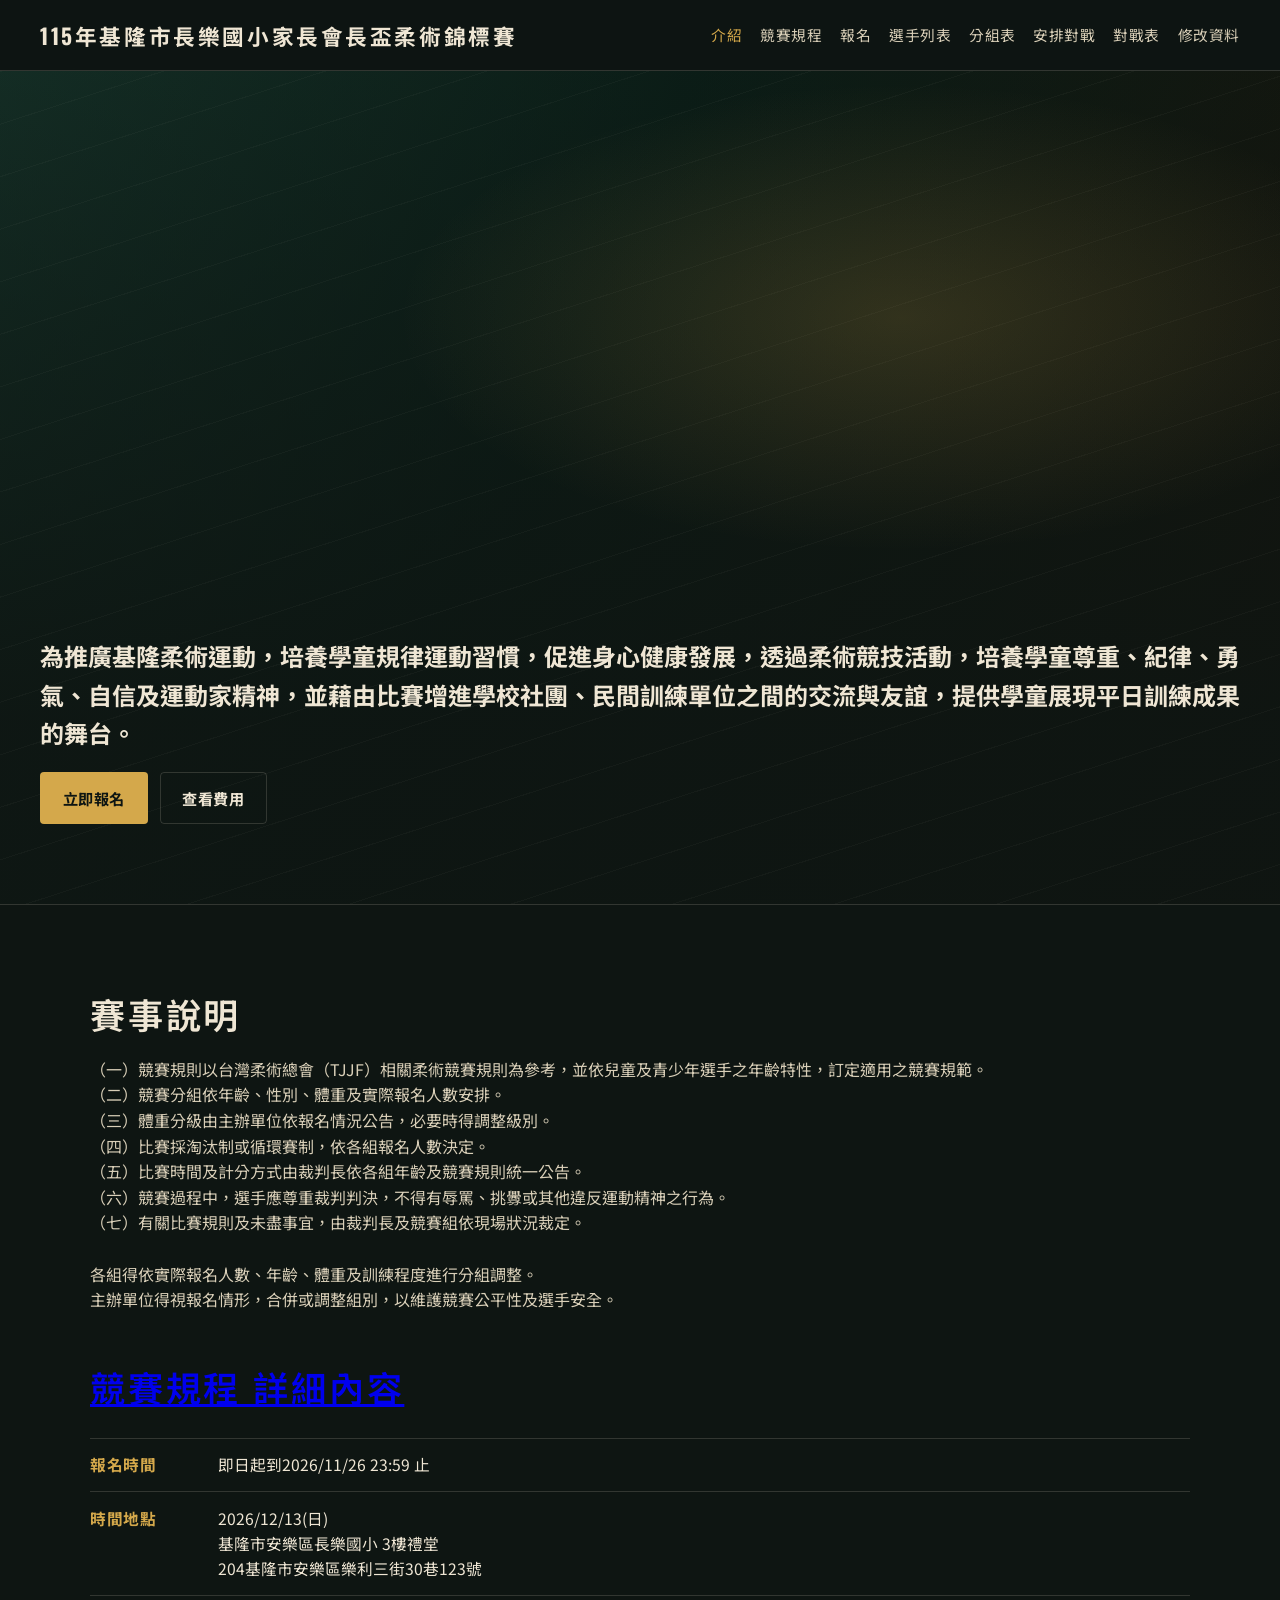
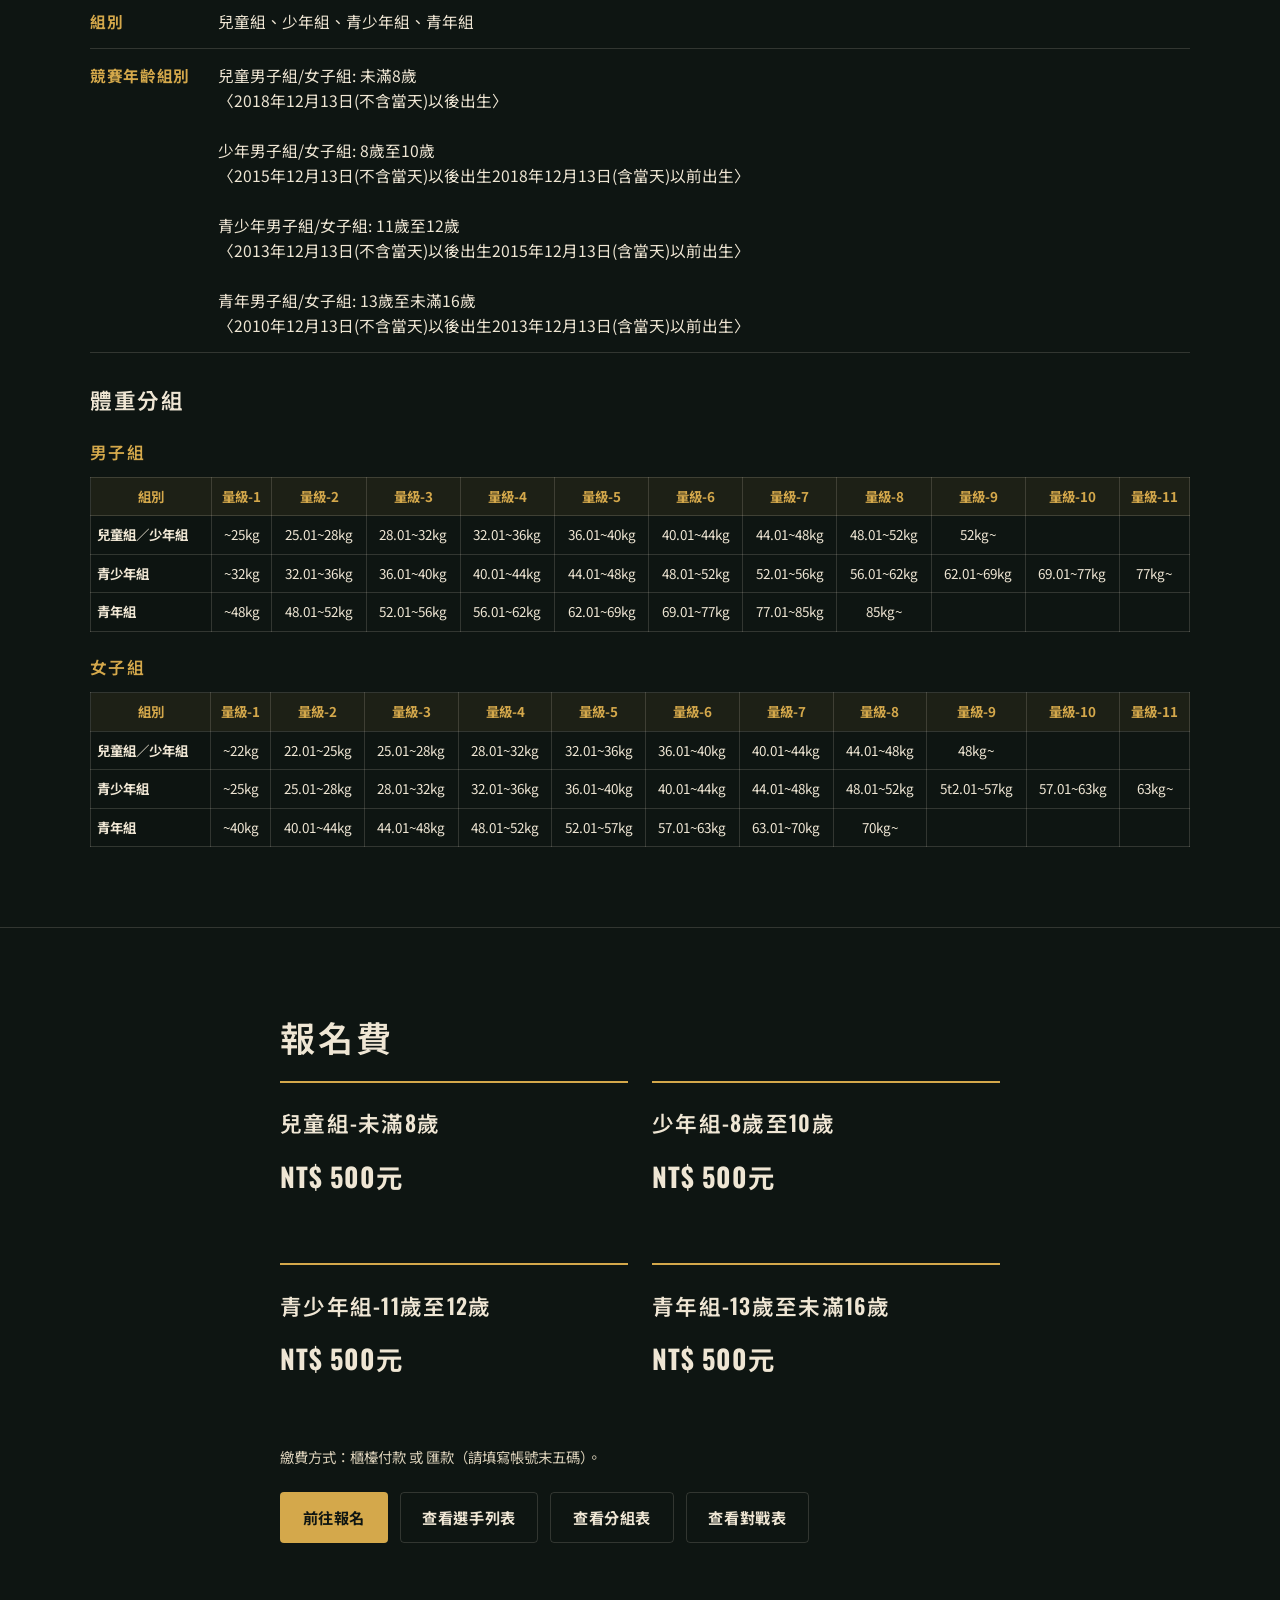
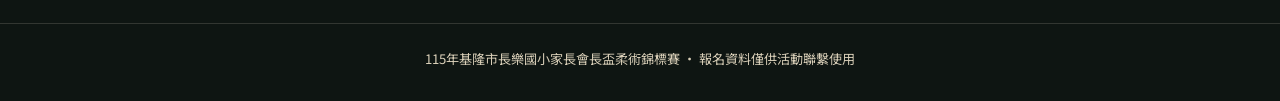
==== commit f1d23860: "Add files via upload" ====
--- a/index.html
+++ b/index.html
@@ -19,7 +19,9 @@
       <a href="rules.html">競賽規程</a>
       <a href="register.html">報名</a>
       <a href="athletes.html">選手列表</a>
-      
+      <a href="groups.html">分組表</a>
+      <a href="arrange.html">安排對戰</a>
+      <a href="matches.html">對戰表</a>
       <a href="edit.html">修改資料</a>
       
     </nav>
@@ -171,6 +173,7 @@
           <a class="btn btn-primary" href="register.html">前往報名</a>
           <a class="btn btn-ghost" href="athletes.html">查看選手列表</a>
           <a class="btn btn-ghost" href="groups.html">查看分組表</a>
+          <a class="btn btn-ghost" href="matches.html">查看對戰表</a>
         </div>
       </div>
     </section>
--- a/css/styles.css
+++ b/css/styles.css
@@ -198,6 +198,11 @@
   transform: translateY(1px);
 }
 
+.btn:disabled {
+  opacity: 0.45;
+  cursor: not-allowed;
+}
+
 .btn-primary {
   background: var(--gold);
   color: var(--ink);
@@ -704,6 +709,125 @@
   word-break: keep-all;
 }
 
+.save-status {
+  margin: 0;
+  color: var(--gold);
+  font-size: 0.92rem;
+}
+
+.bracket-list {
+  display: grid;
+  gap: 1.6rem;
+}
+
+.bracket-block {
+  border-top: 1px solid var(--line);
+  padding-top: 1rem;
+}
+
+.bracket-block h2 {
+  margin: 0;
+  font-family: var(--font-display);
+  font-size: clamp(1.25rem, 3vw, 1.6rem);
+  font-weight: 600;
+  letter-spacing: 0.06em;
+}
+
+.bracket-meta {
+  display: flex;
+  flex-wrap: wrap;
+  justify-content: space-between;
+  gap: 0.4rem 1rem;
+  margin-bottom: 0.8rem;
+}
+
+.bracket-meta span,
+.bracket-note {
+  color: var(--sand-dim);
+  font-size: 0.92rem;
+}
+
+.bracket-note {
+  margin: 0 0 0.8rem;
+}
+
+.match-list {
+  display: grid;
+  gap: 0.75rem;
+}
+
+.match-card {
+  display: grid;
+  gap: 0.35rem;
+}
+
+.match-label {
+  margin: 0;
+  color: var(--gold);
+  font-size: 0.85rem;
+  font-weight: 700;
+}
+
+.match-row {
+  display: grid;
+  grid-template-columns: minmax(0, 1fr) auto minmax(0, 1fr);
+  gap: 0.55rem;
+  align-items: center;
+}
+
+.match-row select {
+  min-width: 0;
+}
+
+.match-vs {
+  color: var(--gold);
+  font-family: var(--font-display);
+  letter-spacing: 0.08em;
+}
+
+.match-name,
+.bye-label {
+  margin: 0;
+  padding: 0.7rem 0.8rem;
+  border: 1px solid var(--line);
+  border-radius: var(--radius);
+  background: rgba(255, 255, 255, 0.03);
+}
+
+.bye-label {
+  color: var(--sand-dim);
+  border-style: dashed;
+}
+
+.pool {
+  display: grid;
+  gap: 0.7rem;
+  min-width: 0;
+}
+
+.pool h3 {
+  margin: 0;
+  color: var(--gold);
+  font-size: 0.98rem;
+  font-weight: 700;
+}
+
+.pool-columns {
+  display: grid;
+  gap: 0.85rem;
+}
+
+.pool .pool {
+  padding-left: 0.75rem;
+  border-left: 2px solid rgba(212, 168, 75, 0.35);
+}
+
+@media (min-width: 860px) {
+  .pool-columns {
+    grid-template-columns: 1fr 1fr;
+  }
+}
+
 .athletes-root.is-updating {
   animation: list-fade 0.25s ease;
 }
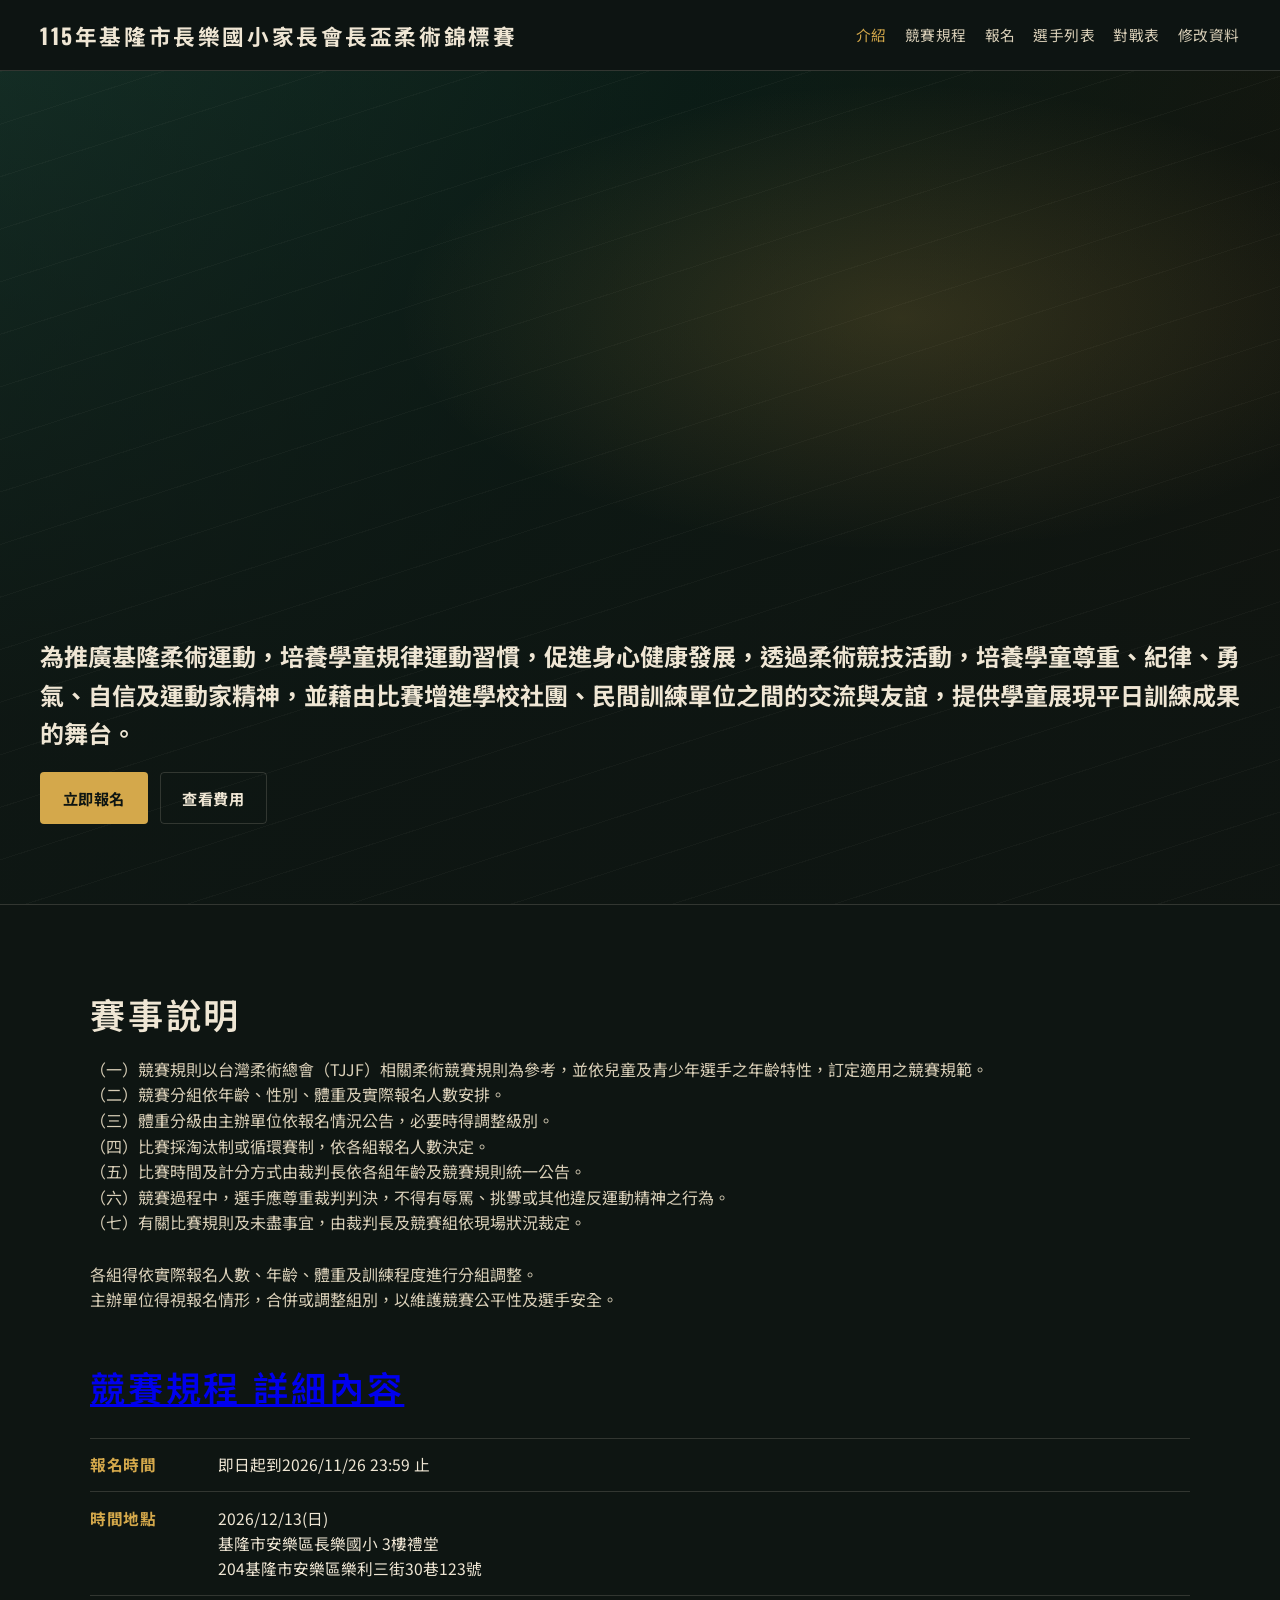
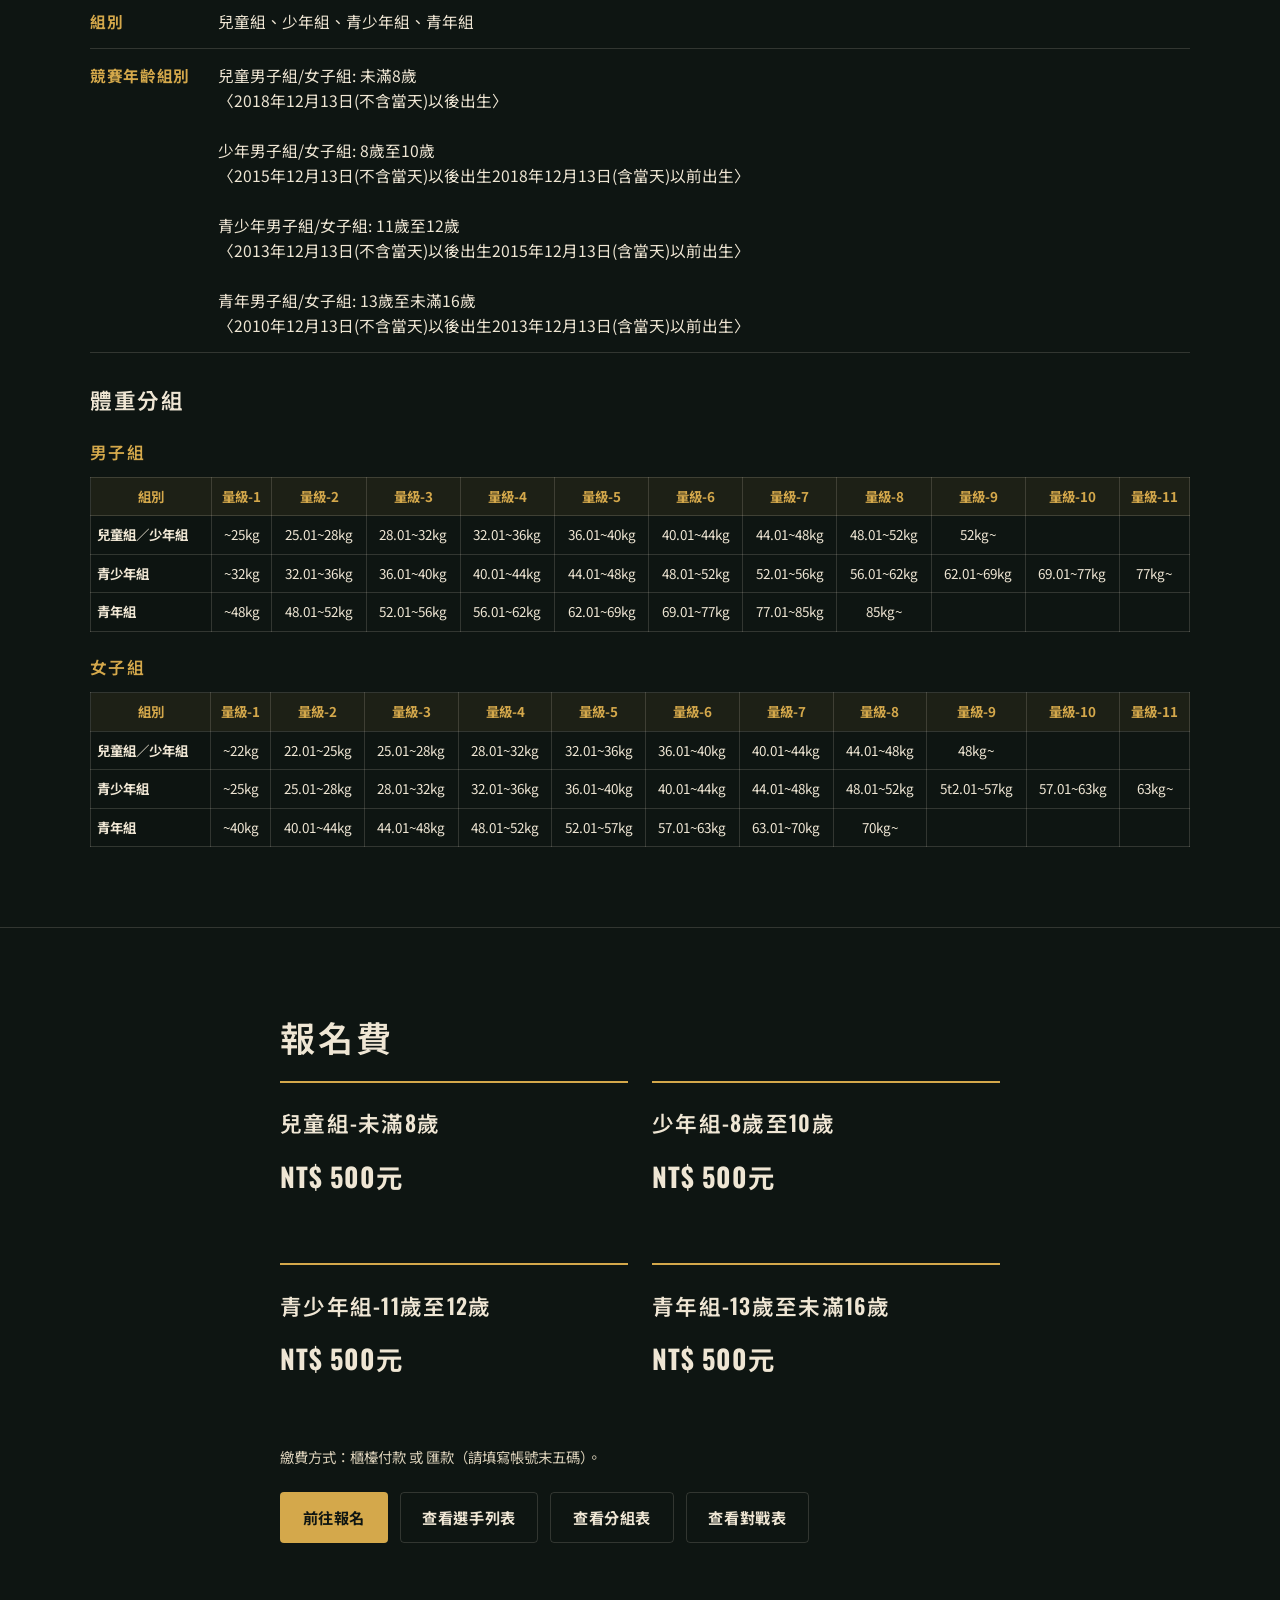
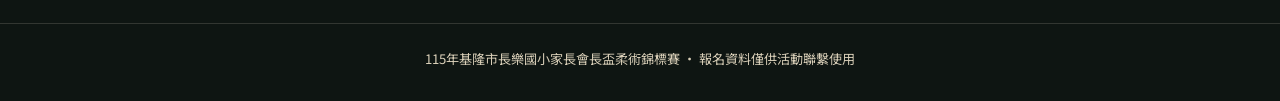
==== commit 9820a841: "Update index.html" ====
--- a/index.html
+++ b/index.html
@@ -19,8 +19,7 @@
       <a href="rules.html">競賽規程</a>
       <a href="register.html">報名</a>
       <a href="athletes.html">選手列表</a>
-      <a href="groups.html">分組表</a>
-      <a href="arrange.html">安排對戰</a>
+      
       <a href="matches.html">對戰表</a>
       <a href="edit.html">修改資料</a>
       
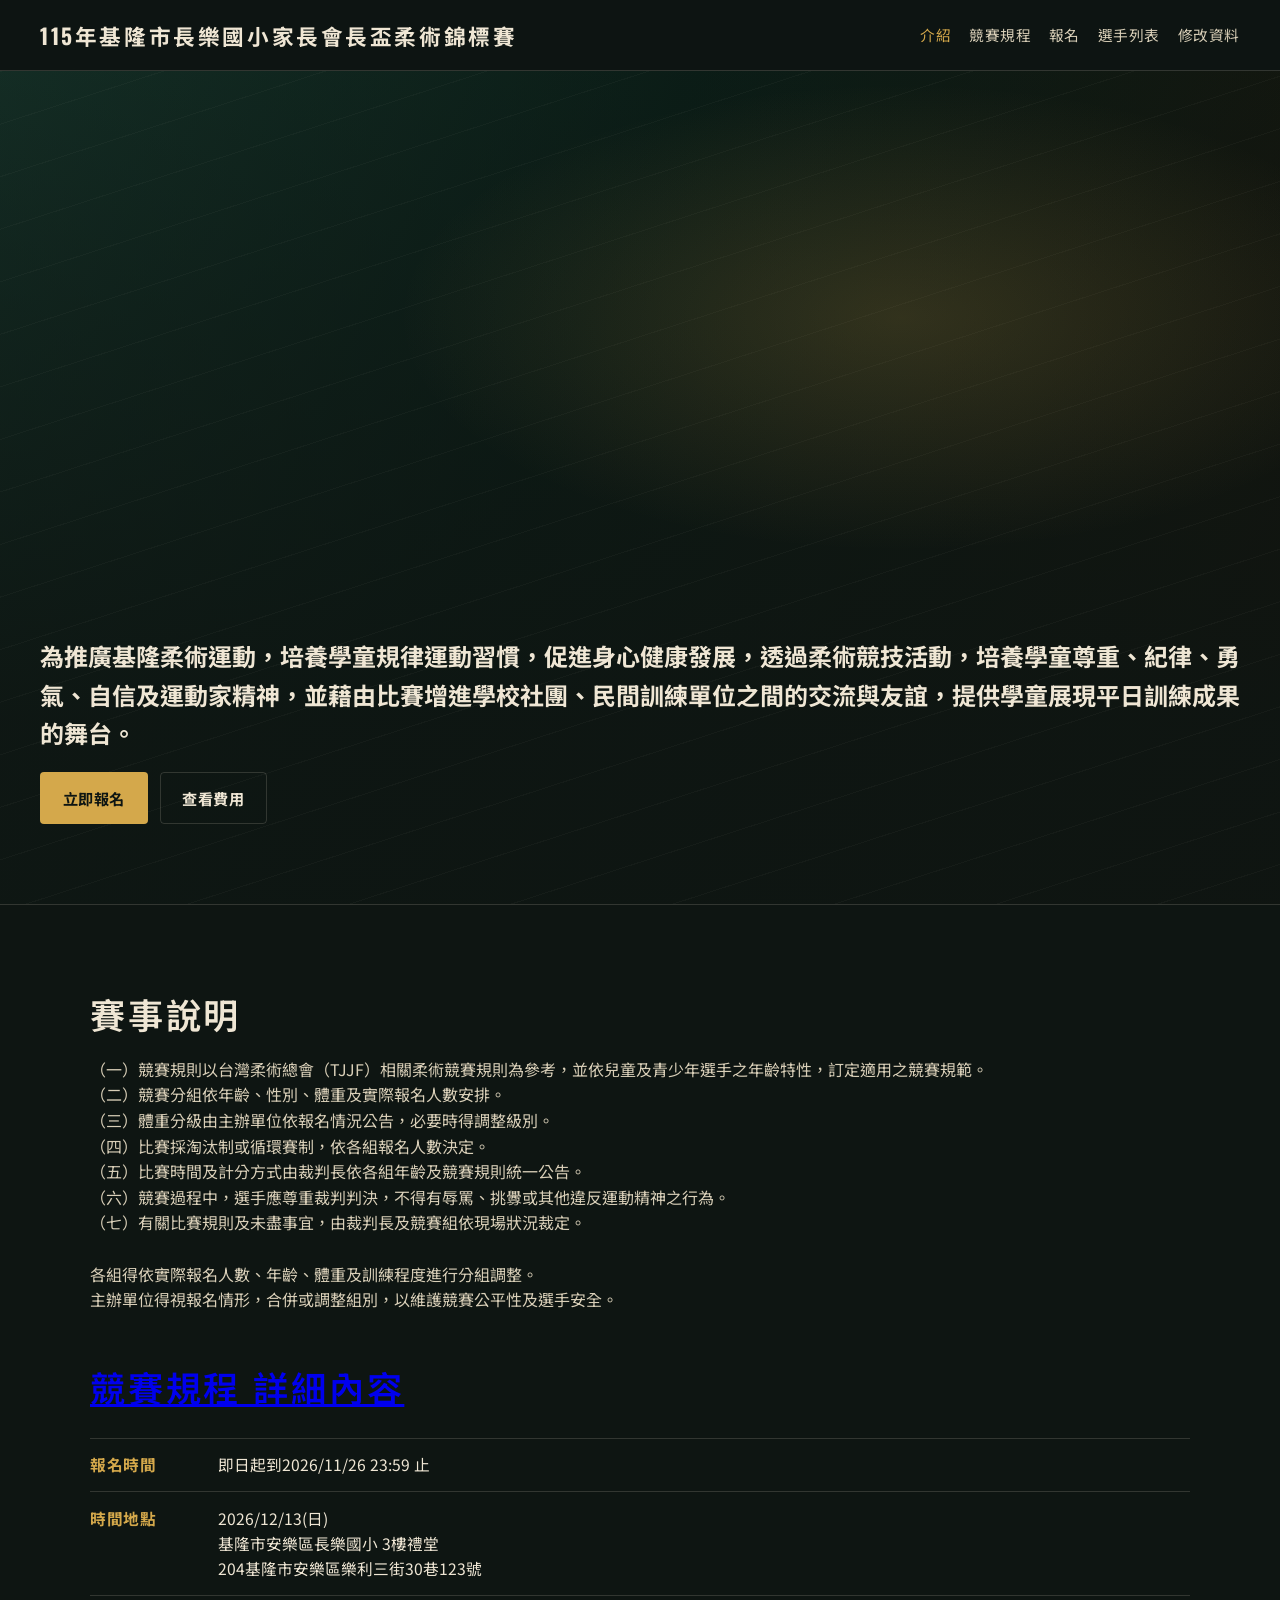
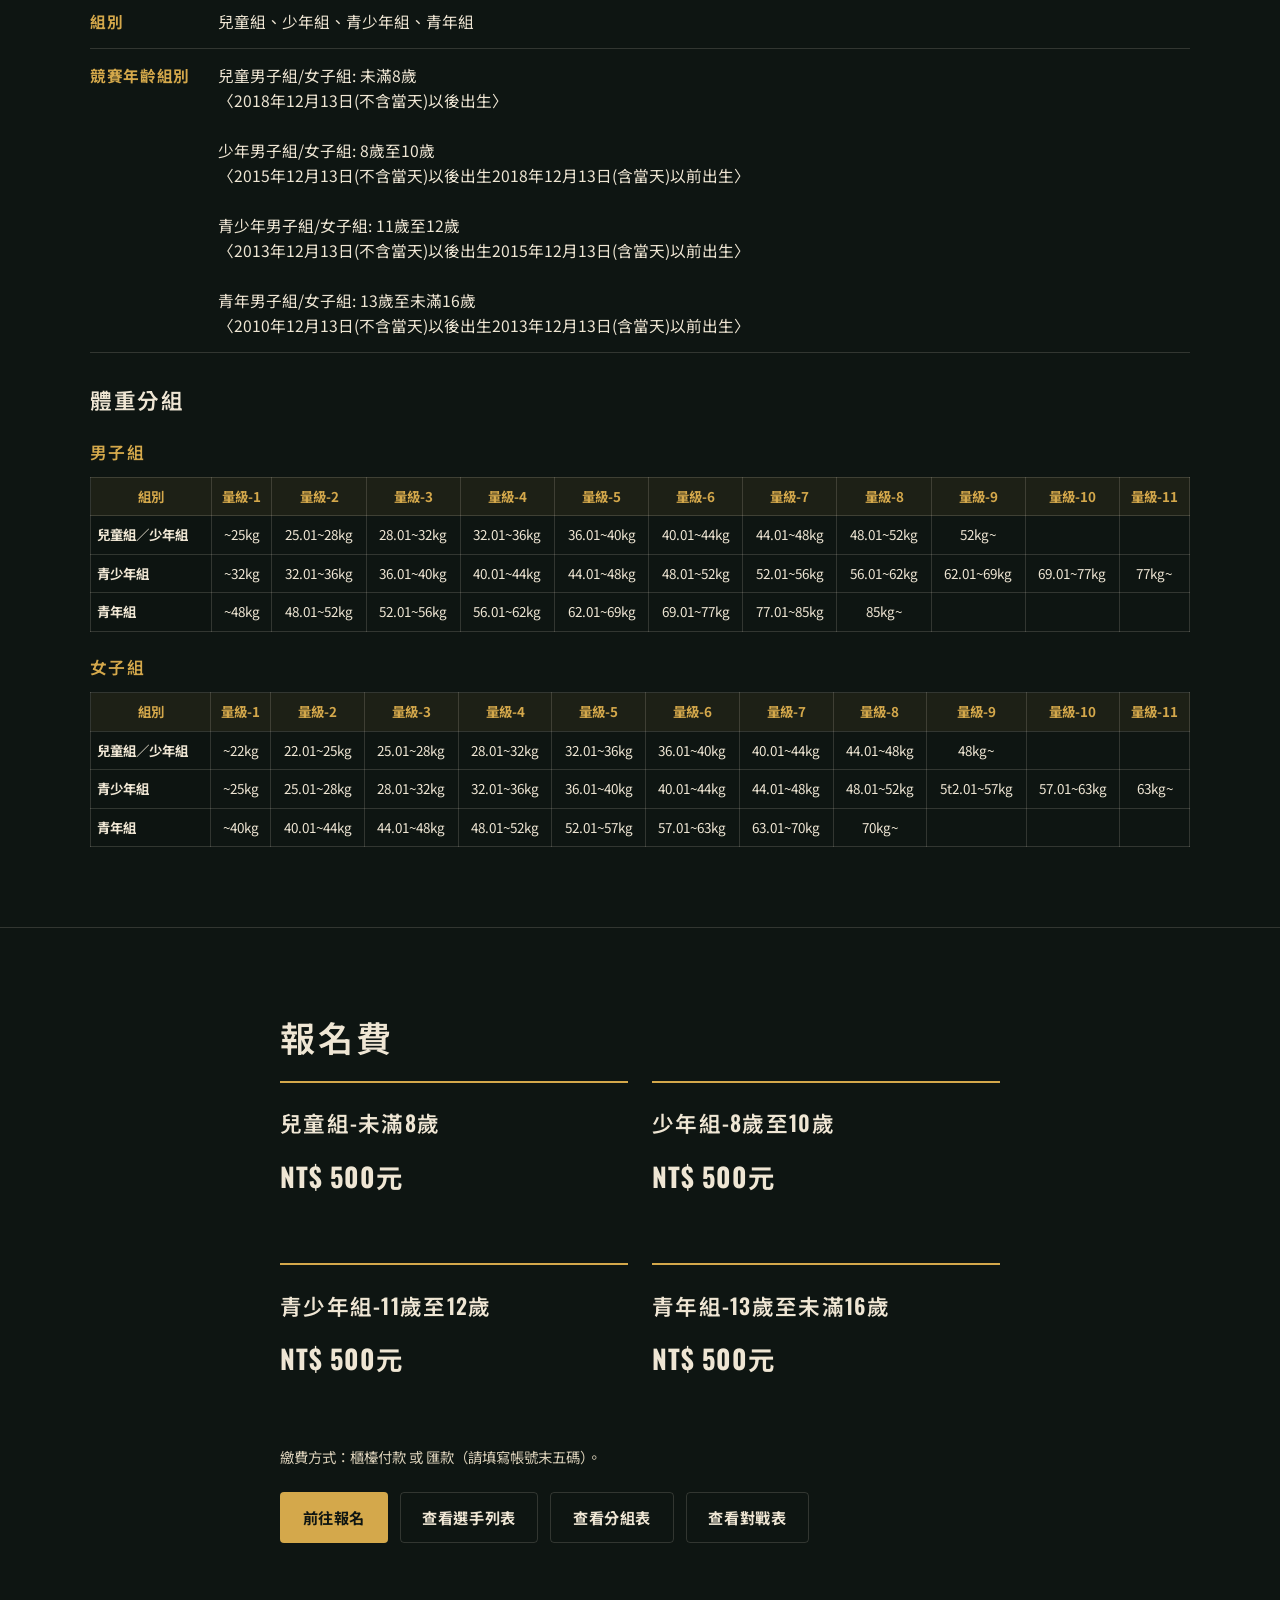
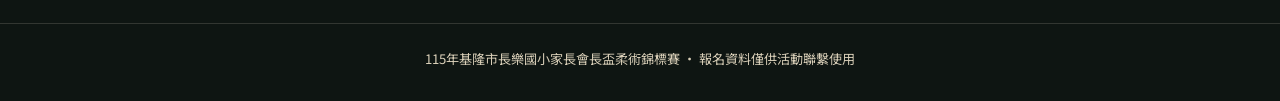
==== commit 0cdde7f3: "Update index.html" ====
--- a/index.html
+++ b/index.html
@@ -20,7 +20,7 @@
       <a href="register.html">報名</a>
       <a href="athletes.html">選手列表</a>
       
-      <a href="matches.html">對戰表</a>
+      <!--<a href="matches.html">對戰表</a>-->
       <a href="edit.html">修改資料</a>
       
     </nav>
